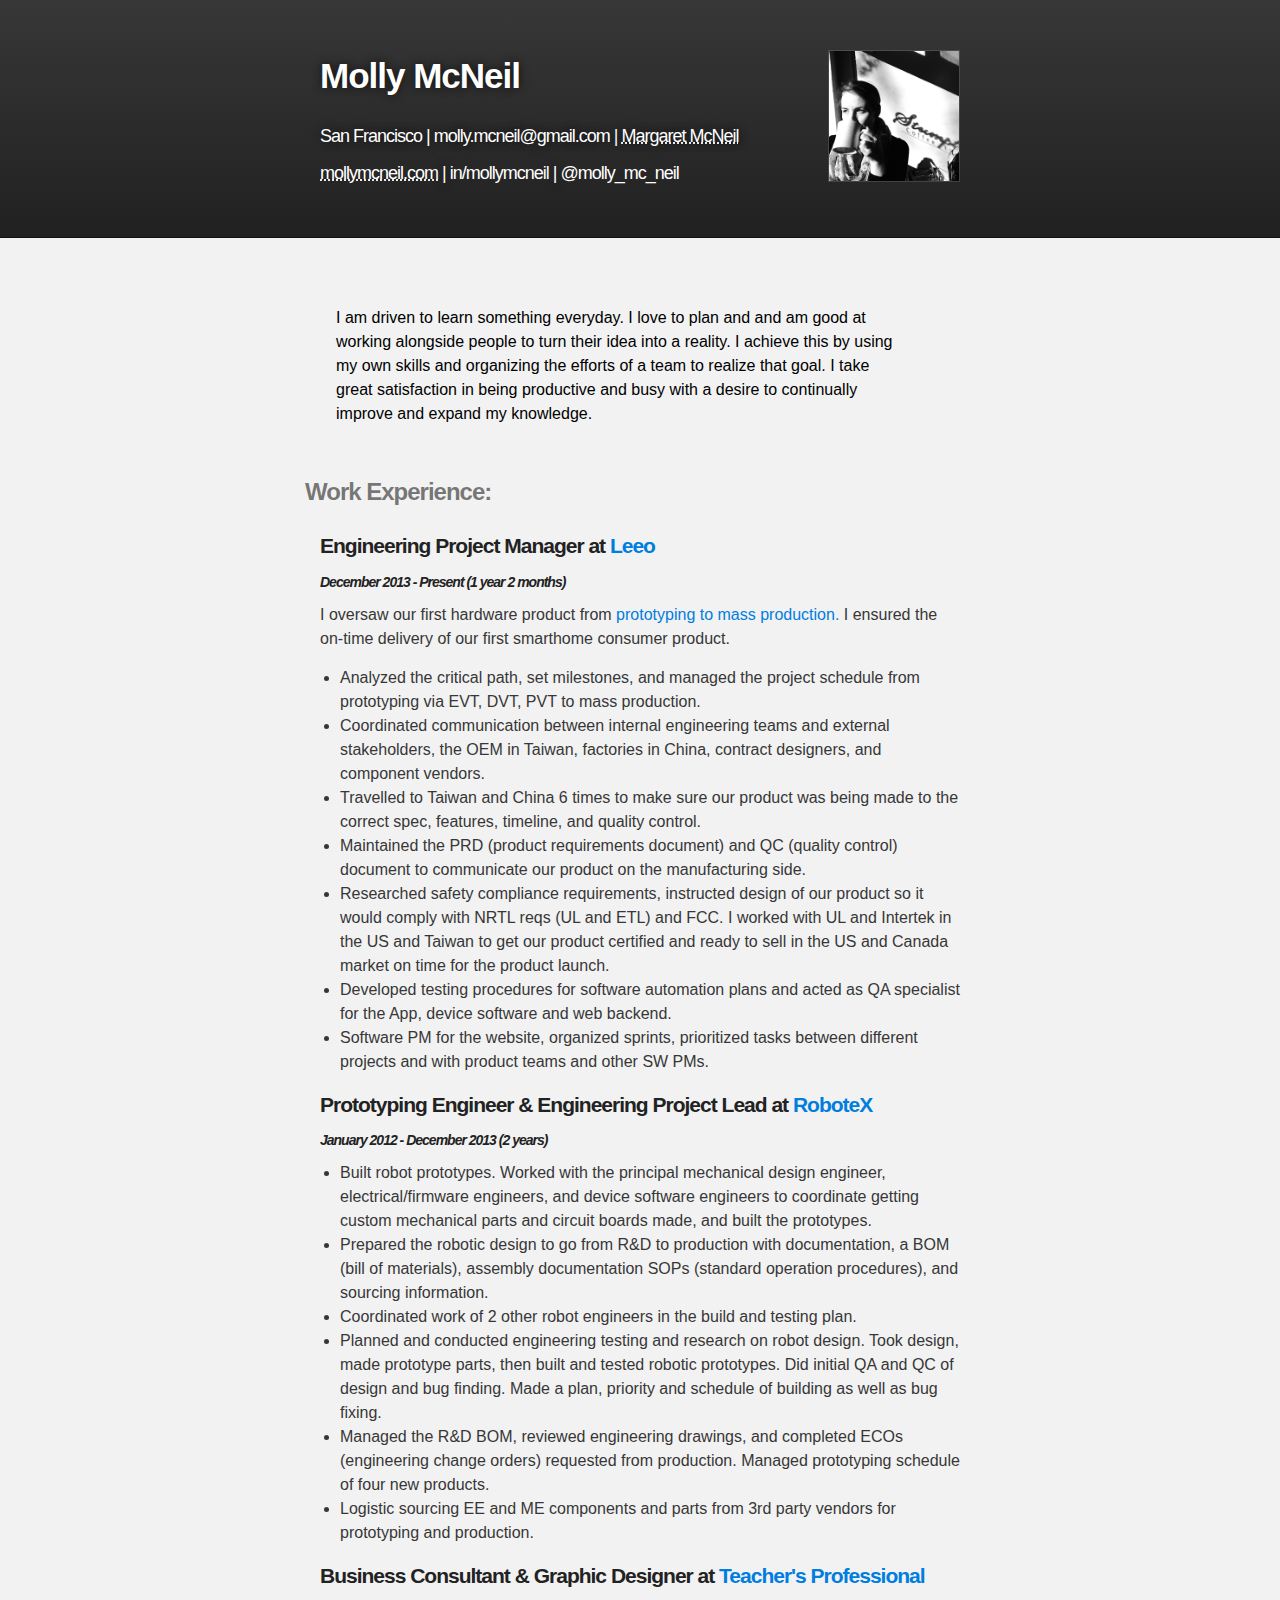
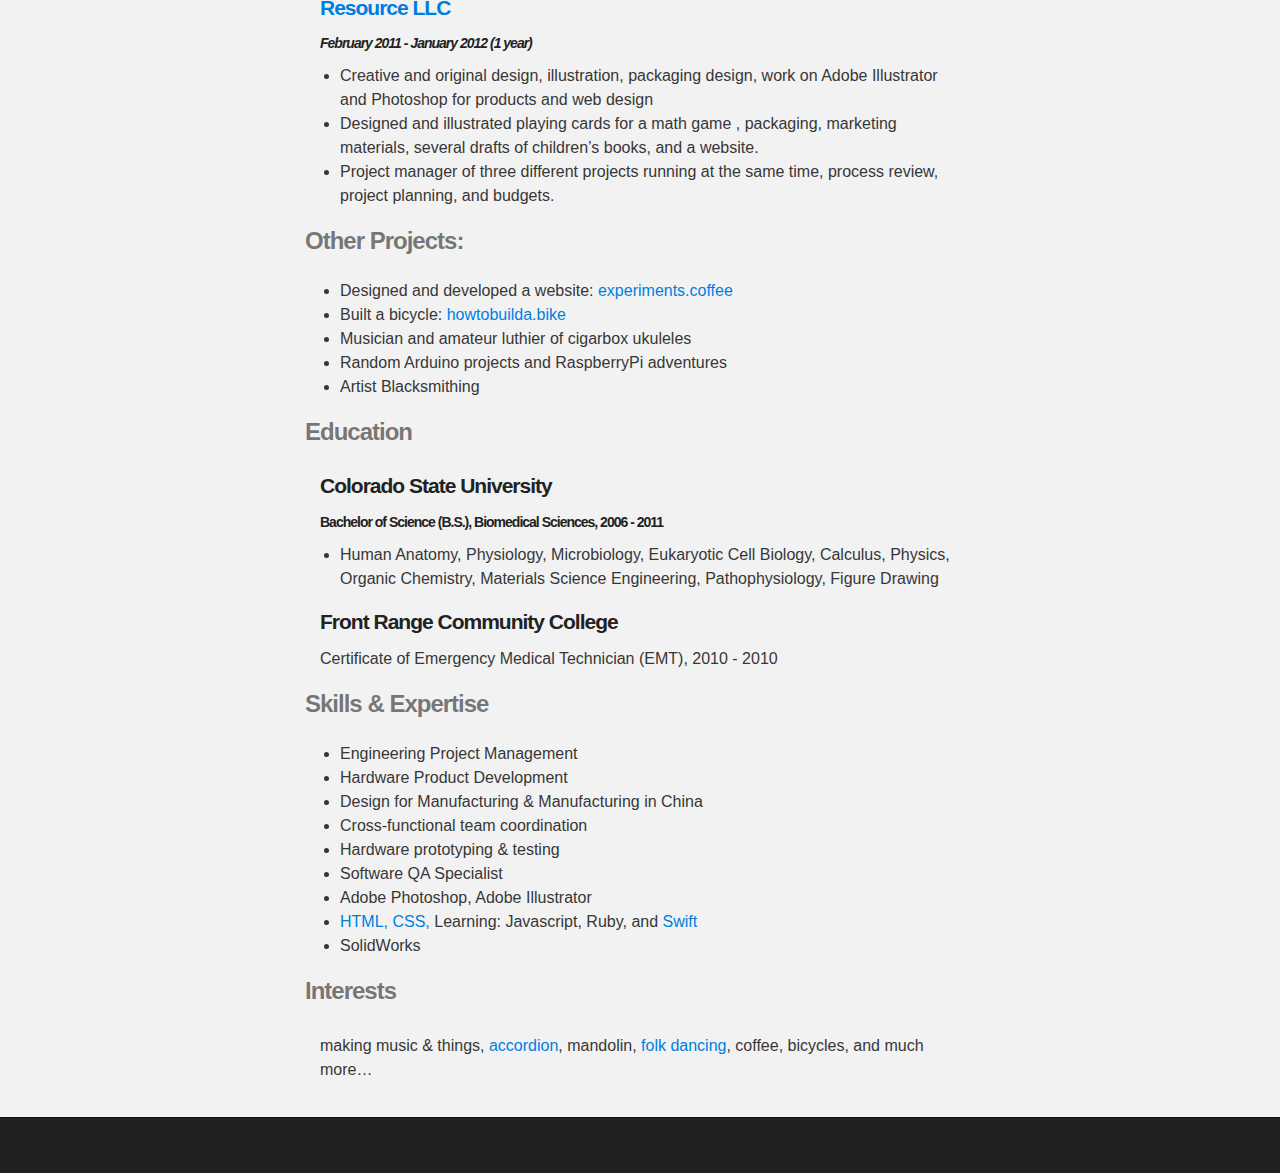
==== index.html @ 9f9ee998 "added flowchart.html" ====
<!DOCTYPE html>
<html>

  <head>
    <meta charset='utf-8'>
    <meta http-equiv="X-UA-Compatible" content="chrome=1">
    <meta name="description" content="Mollymcneil.GitHub.com : My resume">

    <link rel="icon" type="image/ico" href="images/favicon.png"/>

    <link rel="stylesheet" type="text/css" media="screen" href="stylesheets/stylesheet.css">
    <link rel="stylesheet" type="text/css" media="print" href="stylesheets/print.css">

    <title>Molly McNeil</title>
  </head>

  <body>

    <!-- HEADER -->
    <div id="header_wrap" class="outer">
        <header class="inner">
          <img src="images/mollymcneil.png" class=myface height="130">
          <h1 id="project_title">Molly McNeil</h1>
          <h2 id="project_tagline">San Francisco  |  molly.mcneil@gmail.com | <abbr title="Legal Name"> Margaret McNeil</abbr></h2>
          <h2 id="project_tagline" class="secondLine"><abbr title="current page"><a class=headerLinks href="index.html">mollymcneil.com</a></abbr>  | <a class=headerLinks href="https://www.linkedin.com/in/mollymcneil">in/mollymcneil</a> | <a class=headerLinks href="https://twitter.com/Molly_Mc_Neil">@molly_mc_neil</a></h2>

        </header>
    </div>

    <!-- MAIN CONTENT -->
<div id="main_content_wrap" class="outer">
  <section id="main_content" class="inner">


    <!-- <h3>
    <a id="molly-mcneil" class="anchor" href="#molly-mcneil" aria-hidden="true"><span class="octicon octicon-link"></span></a>Molly McNeil</h3> -->

    <div id="content">
      <p class=intro>I am driven to learn something everyday. I love to plan and and am good at working alongside people to turn their idea into a reality. I achieve this by using my own skills and organizing the efforts of a team to realize that goal. I take great satisfaction in being productive and busy with a desire to continually improve and expand my knowledge.</p>

      <h3>Work Experience:</h3>

      <h4>Engineering Project Manager at <a href="http://leeo.com">Leeo</a></h4>
      <h5><em>December 2013 - Present (1 year 2 months)</em></h5>
      <p>I oversaw our first hardware product from <a href=flowchart.html>prototyping to mass production. </a> I ensured the on-time delivery of our first smarthome consumer product.</p>
      <ul>
        <li>Analyzed the critical path, set milestones, and managed the project schedule from prototyping via EVT, DVT, PVT to mass production.
        </li>
        <li>Coordinated communication between internal engineering teams and external stakeholders, the OEM in Taiwan, factories in China, contract designers, and component vendors. 
        </li>
        <li>Travelled to Taiwan and China 6 times to make sure our product was being made to the correct spec, features, timeline, and quality control. 
        </li>
        <li> Maintained the PRD (product requirements document) and QC (quality control) document to communicate our product on the manufacturing side.
        </li>
        <li>Researched safety compliance requirements, instructed design of our product so it would comply with NRTL reqs (UL and ETL) and FCC. I worked with UL and Intertek in the US and Taiwan to get our product certified and ready to sell in the US and Canada market on time for the product launch.
        </li>
        <li>Developed testing procedures for software automation plans and acted as QA specialist for the App, device software and web backend.
        </li>
        <li>Software PM for the website, organized sprints, prioritized tasks between different projects and with product teams and other SW PMs.
        </li>
      </ul>

      <h4>Prototyping Engineer &amp; Engineering Project Lead at <a href="https://robotex.com">RoboteX</a></h4>
      <h5><em>January 2012 - December 2013 (2 years)</em></h5>

      <ul>
        <li>Built robot prototypes. Worked with the principal mechanical design engineer, electrical/firmware engineers, and device software engineers to coordinate getting custom mechanical parts and circuit boards made, and built the prototypes. 
        </li>
        <li>Prepared the robotic design to go from R&amp;D to production with documentation, a BOM (bill of materials), assembly documentation SOPs (standard operation procedures), and sourcing information. 
        </li>
        <li>Coordinated work of 2 other robot engineers in the build and testing plan.
        </li>
        <li>Planned and conducted engineering testing and research on robot design. Took design, made prototype parts, then built and tested robotic prototypes. Did initial QA and QC of design and bug finding. Made a plan, priority and schedule of building as well as bug fixing.
        </li>
        <li>Managed the R&amp;D BOM, reviewed engineering drawings, and completed ECOs (engineering change orders) requested from production. Managed prototyping schedule of four new products.
        </li>
        <li>Logistic sourcing EE and ME components and parts from 3rd party vendors for prototyping and production.
        </li>
      </ul>


      <h4>Business Consultant &amp; Graphic Designer at <a href="https://www.teachersprofessionalresource.com">Teacher's Professional Resource LLC</a></h4>
      <h5><em>February 2011 - January 2012 (1 year)</em></h5>
     
      <ul>
        <li>Creative and original design, illustration, packaging design, work on Adobe Illustrator and Photoshop for products and web design
        </li>
        <li>Designed and illustrated playing cards for a math game , packaging, marketing materials, several drafts of children’s books, and a website. 
        </li>
        <li>Project manager of three different projects running at the same time, process review, project planning, and budgets.
        </li>
      </ul>

      <h3>Other Projects:</h3>
      <ul>
        <li>Designed and developed a website: <a href="https://experiments.coffee">experiments.coffee</a></li>
        <li>Built a bicycle: <a href="https://howtobuilda.bike">howtobuilda.bike</a></li>
        <li>Musician and amateur luthier of cigarbox ukuleles</li>
        <li>Random Arduino projects and RaspberryPi adventures</li>
        <li>Artist Blacksmithing</li>
      </ul>

      <h3>Education</h3>
      <h4>Colorado State University</h4>
      <h5>Bachelor of Science (B.S.), Biomedical Sciences, 2006 - 2011</h5>

      <ul>
        <li>Human Anatomy, Physiology, Microbiology, Eukaryotic Cell Biology, Calculus, Physics, Organic Chemistry, Materials Science Engineering, Pathophysiology, Figure Drawing
        </li>
      </ul>

      <h4>Front Range Community College</h4>
      <p>Certificate of Emergency Medical Technician (EMT), 2010 - 2010</p>

      <h3>Skills &amp; Expertise</h3>
      <ul>
        <li>Engineering Project Management</li>
        <li>Hardware Product Development</li>
        <li>Design for Manufacturing &amp; Manufacturing in China</li>
        <li>Cross-functional team coordination</li>
        <li>Hardware prototyping &amp; testing</li>
        <li>Software QA Specialist</li>
        <li>Adobe Photoshop, Adobe Illustrator</li>
        <li><a href="https://github.com/mollymcneil/coffee-experiments">HTML, </a><a href="https://github.com/mollymcneil/coffee-experiments">CSS, </a>Learning: Javascript, Ruby, and <a href="https://github.com/mollymcneil/PostcardApp">Swift</a></li>
        <li>SolidWorks</li>
      </ul>

      <h3>Interests</h3>
      </p> making music &amp; things, <a href="http://youtu.be/nnHqG_bInwA?t=2m50s">accordion</a>, mandolin, <a href="https://www.youtube.com/watch?v=YEb-7X_yWuE">folk dancing</a>, coffee, bicycles, and much more…
      </p>
  </section>
</div>

    <!-- FOOTER  -->
    <div id="footer_wrap" class="outer">
      <footer class="inner">
        <p> </p>
      </footer>
    </div>

              <script type="text/javascript">
            var gaJsHost = (("https:" == document.location.protocol) ? "https://ssl." : "http://www.");
            document.write(unescape("%3Cscript src='" + gaJsHost + "google-analytics.com/ga.js' type='text/javascript'%3E%3C/script%3E"));
          </script>
          <script type="text/javascript">
            try {
              var pageTracker = _gat._getTracker("UA-58178323-3");
            pageTracker._trackPageview();
            } catch(err) {}
          </script>


  </body>
</html>
---- stylesheets/stylesheet.css ----
/*******************************************************************************
Slate Theme for GitHub Pages
by Jason Costello, @jsncostello
*******************************************************************************/

@import url(pygment_trac.css);

/*******************************************************************************
MeyerWeb Reset
*******************************************************************************/

html, body, div, span, applet, object, iframe,
h1, h2, h3, h4, h5, h6, p, blockquote, pre,
a, abbr, acronym, address, big, cite, code,
del, dfn, em, img, ins, kbd, q, s, samp,
small, strike, strong, sub, sup, tt, var,
b, u, i, center,
dl, dt, dd, ol, ul, li,
fieldset, form, label, legend,
table, caption, tbody, tfoot, thead, tr, th, td,
article, aside, canvas, details, embed,
figure, figcaption, footer, header, hgroup,
menu, nav, output, ruby, section, summary,
time, mark, audio, video {
  margin: 0;
  padding: 0;
  border: 0;
  font: inherit;
  vertical-align: baseline;
}

/* HTML5 display-role reset for older browsers */
article, aside, details, figcaption, figure,
footer, header, hgroup, menu, nav, section {
  display: block;
}

ol, ul {
  list-style: none;
}

table {
  border-collapse: collapse;
  border-spacing: 0;
}

/*******************************************************************************
Theme Styles
*******************************************************************************/

body {
  box-sizing: border-box;
  color:#373737;
  background: #212121;
  font-size: 16px;
  font-family: 'Myriad Pro', Calibri, Helvetica, Arial, sans-serif;
  line-height: 1.5;
  -webkit-font-smoothing: antialiased;
}

h1, h2, h3, h4, h5, h6 {
  margin: 10px 0;
  font-weight: 700;
  color:#222222;
  font-family: 'Lucida Grande', 'Calibri', Helvetica, Arial, sans-serif;
  letter-spacing: -1px;
}

h1 {
  font-size: 36px;
  font-weight: 700;
}

h2 {
  font-size: 28px;
  background: url('../images/bg_hr.png') repeat-x bottom;

}

h2.secondLine {
  padding-bottom: 10px;
}


h3 {
  font-size: 24px;
  color: rgba(34, 34, 34, 0.6);
  padding-bottom: 10px;
  margin-left: -15px;
}

h4 {
  font-size: 21px;
}

h5 {
  font-size: 14px;
}

h6 {
  font-size: 16px;
}

img.myface {
  float:right;
}

p {
  margin: 10px 0 15px 0;
}

p.backbutton {
  text-align: right;
  

}

p.intro {
  margin: 1.8em 3.4em 3em 1em;
  color: black;

}

footer p {
  color: #f2f2f2;
}

a {
  text-decoration: none;
  color: #007edf;
  text-shadow: none;

  transition: color 0.5s ease;
  transition: text-shadow 0.5s ease;
  -webkit-transition: color 0.5s ease;
  -webkit-transition: text-shadow 0.5s ease;
  -moz-transition: color 0.5s ease;
  -moz-transition: text-shadow 0.5s ease;
  -o-transition: color 0.5s ease;
  -o-transition: text-shadow 0.5s ease;
  -ms-transition: color 0.5s ease;
  -ms-transition: text-shadow 0.5s ease;
}

a:hover, a:focus {text-decoration: underline;}

a.headerLinks {
  color: #fff;
}

em {
  font-style: italic;
}

strong {
  font-weight: bold;
}

img {
  position: relative;
  margin: 0 auto;
  max-width: 739px;
  border: 1px solid rgba(163, 161, 161, 0.23);
}

p img {
  display: inline;
  margin: 0;
  padding: 0;
  vertical-align: middle;
  text-align: center;
  border: none;
}

pre, code {
  width: 100%;
  color: #222;
  background-color: #fff;

  font-family: Monaco, "Bitstream Vera Sans Mono", "Lucida Console", Terminal, monospace;
  font-size: 14px;

  border-radius: 2px;
  -moz-border-radius: 2px;
  -webkit-border-radius: 2px;
}

pre {
  width: 100%;
  padding: 10px;
  box-shadow: 0 0 10px rgba(0,0,0,.1);
  overflow: auto;
}

code {
  padding: 3px;
  margin: 0 3px;
  box-shadow: 0 0 10px rgba(0,0,0,.1);
}

pre code {
  display: block;
  box-shadow: none;
}

blockquote {
  color: #666;
  margin-bottom: 20px;
  padding: 0 0 0 20px;
  border-left: 3px solid #bbb;
}


ul, ol, dl {
  margin-bottom: 15px
}

ul {
  list-style-position: inside;
  list-style: disc;
  padding-left: 20px;
}

ol {
  list-style-position: inside;
  list-style: decimal;
  padding-left: 20px;
}

dl dt {
  font-weight: bold;
}

dl dd {
  padding-left: 20px;
  font-style: italic;
}

dl p {
  padding-left: 20px;
  font-style: italic;
}

hr {
  height: 1px;
  margin-bottom: 5px;
  border: none;
  background: url('../images/bg_hr.png') repeat-x center;
}

table {
  border: 1px solid #373737;
  margin-bottom: 20px;
  text-align: left;
 }

th {
  font-family: 'Lucida Grande', 'Helvetica Neue', Helvetica, Arial, sans-serif;
  padding: 10px;
  background: #373737;
  color: #fff;
 }

td {
  padding: 10px;
  border: 1px solid #373737;
 }

form {
  background: #f2f2f2;
  padding: 20px;
}

/*******************************************************************************
Full-Width Styles
*******************************************************************************/

.outer {
  width: 100%;
}

.inner {
  position: relative;
  max-width: 640px;
  padding: 20px 10px;
  margin: 0 auto;
}

.flowchartintro {
  background-color: #f2f2f2;
  padding: 15px;
  margin-bottom: 50px;
}

#forkme_banner {
  display: block;
  position: absolute;
  top:0;
  right: 10px;
  z-index: 10;
  padding: 10px 50px 10px 10px;
  color: #fff;
  background: url('../images/blacktocat.png') #0090ff no-repeat 95% 50%;
  font-weight: 700;
  box-shadow: 0 0 10px rgba(0,0,0,.5);
  border-bottom-left-radius: 2px;
  border-bottom-right-radius: 2px;
}

#header_wrap {
  background: #212121;
  background: -moz-linear-gradient(top, #373737, #212121);
  background: -webkit-linear-gradient(top, #373737, #212121);
  background: -ms-linear-gradient(top, #373737, #212121);
  background: -o-linear-gradient(top, #373737, #212121);
  background: linear-gradient(top, #373737, #212121);
}

#header_wrap .inner {
  padding: 50px 10px 30px 10px;
}

#project_title {
  margin: 0;
  color: #fff;
  font-size: 35px;
  font-weight: 700;
  text-shadow: #111 0px 0px 10px;
  padding-bottom: 10px;
}

#project_tagline {
  color: #fff;
  font-size: 18px;
  font-weight: 300;
  background: none;
  text-shadow: #111 0px 0px 10px;
}

#downloads {
  position: absolute;
  width: 210px;
  z-index: 10;
  bottom: -40px;
  right: 0;
  height: 70px;
  background: url('../images/icon_download.png') no-repeat 0% 90%;
}

.zip_download_link {
  display: block;
  float: right;
  width: 90px;
  height:70px;
  text-indent: -5000px;
  overflow: hidden;
  background: url(../images/sprite_download.png) no-repeat bottom left;
}

.tar_download_link {
  display: block;
  float: right;
  width: 90px;
  height:70px;
  text-indent: -5000px;
  overflow: hidden;
  background: url(../images/sprite_download.png) no-repeat bottom right;
  margin-left: 10px;
}

.zip_download_link:hover {
  background: url(../images/sprite_download.png) no-repeat top left;
}

.tar_download_link:hover {
  background: url(../images/sprite_download.png) no-repeat top right;
}

#main_content_wrap {
  background: #f2f2f2;
  border-top: 1px solid #111;
  border-bottom: 1px solid #111;
}

#main_content {
  padding-top: 40px;
}

#footer_wrap {
  background: #212121;
}



/*******************************************************************************
Small Device Styles
*******************************************************************************/

@media screen and (max-width: 480px) {
  body {
    font-size:14px;
  }

  #downloads {
    display: none;
  }

  .inner {
    min-width: 320px;
    max-width: 480px;
  }

  #project_title {
  font-size: 32px;
  }

  h1 {
    font-size: 28px;
  }

  h2 {
    font-size: 24px;
  }

  h3 {
    font-size: 21px;
  }

  h4 {
    font-size: 18px;
  }

  h5 {
    font-size: 13px;
  }

  h6 {
    font-size: 12px;
  }

  code, pre {
    min-width: 320px;
    max-width: 480px;
    font-size: 11px;
  }

}
---- stylesheets/print.css ----
/*******************************************************************************
Slate Theme for GitHub Pages
by Jason Costello, @jsncostello
*******************************************************************************/


/*******************************************************************************
MeyerWeb Reset
*******************************************************************************/

html, body, div, span, applet, object, iframe,
h1, h2, h3, h4, h5, h6, p, blockquote, pre,
a, abbr, acronym, address, big, cite, code,
del, dfn, em, img, ins, kbd, q, s, samp,
small, strike, strong, sub, sup, tt, var,
b, u, i, center,
dl, dt, dd, ol, ul, li,
fieldset, form, label, legend,
table, caption, tbody, tfoot, thead, tr, th, td,
article, aside, canvas, details, embed,
figure, figcaption, footer, header, hgroup,
menu, nav, output, ruby, section, summary,
time, mark, audio, video {
  margin: 0;
  padding: 0;
  border: 0;
  font: inherit;
  vertical-align: baseline;
}

/* HTML5 display-role reset for older browsers */
article, aside, details, figcaption, figure,
footer, header, hgroup, menu, nav, section {
  display: block;
}

ol, ul {
  list-style: none;
}

table {
  border-collapse: collapse;
  border-spacing: 0;
}

/*******************************************************************************
Theme Styles
*******************************************************************************/

body {
  box-sizing: border-box;
  color: black;
  font-size: 16px;
  font-family: 'Myriad Pro', Calibri, Helvetica, Arial, sans-serif;
  line-height: 1.5;
  -webkit-font-smoothing: antialiased;
}

h1, h2, h3, h4, h5, h6 {
  margin: 10px 0;
  font-weight: 700;
  color:#222222;
  font-family: 'Lucida Grande', 'Calibri', Helvetica, Arial, sans-serif;
  letter-spacing: -1px;
}

h1 {
  font-size: 36px;
  font-weight: 700;
}

h2 {
  padding-bottom: 0px;
  font-size: 17px;
  margin: 0px 0px;
}

h3 {
  font-size: 18px;
  color: rgba(34, 34, 34, 1);
  padding-bottom: 10px;
  margin-left: -15px;
  text-decoration: underline;
}

h4 {
  font-size: 15px;
}

h5 {
  font-size: 14px;
}

h6 {
  font-size: 16px;
}

p {
  margin: 10px 0 15px 0;
}

p.intro {
  color: black;
  margin: 0px 0px;

}

footer p {
  color: black;
}

a {
  text-decoration: underline;
  text-shadow: none;
  color: black;
}

a:hover, a:focus {text-decoration: underline;}

footer a {
  color: black;
  text-decoration: underline;
}

em {
  font-style: italic;
}

strong {
  font-weight: bold;
}

img {
  position: relative;
  margin: 0 auto;
  max-width: 739px;
  padding: 5px;
  margin: 10px 0 10px 0;

  box-shadow: 0 0 5px #ebebeb;
  -webkit-box-shadow: 0 0 5px #ebebeb;
  -moz-box-shadow: 0 0 5px #ebebeb;
  -o-box-shadow: 0 0 5px #ebebeb;
  -ms-box-shadow: 0 0 5px #ebebeb;
}

img.myface {
  display:none;
}

p img {
  display: inline;
  margin: 0;
  padding: 0;
  vertical-align: middle;
  text-align: center;
  border: none;
}

pre, code {
  width: 100%;
  color: black;
  background-color: #fff;

  font-family: Monaco, "Bitstream Vera Sans Mono", "Lucida Console", Terminal, monospace;
  font-size: 14px;

  border-radius: 2px;
  -moz-border-radius: 2px;
  -webkit-border-radius: 2px;
}

pre {
  width: 100%;
  padding: 10px;
  box-shadow: 0 0 10px rgba(0,0,0,.1);
  overflow: auto;
}

code {
  padding: 3px;
  margin: 0 3px;
  box-shadow: 0 0 10px rgba(0,0,0,.1);
}

pre code {
  display: block;
  box-shadow: none;
}

blockquote {
  color: #666;
  margin-bottom: 20px;
  padding: 0 0 0 20px;
  border-left: 3px solid #bbb;
}


ul, ol, dl {
  margin-bottom: 15px
}

ul {
  list-style-position: inside;
  list-style: disc;
  padding-left: 20px;
}

ol {
  list-style-position: inside;
  list-style: decimal;
  padding-left: 20px;
}

dl dt {
  font-weight: bold;
}

dl dd {
  padding-left: 20px;
  font-style: italic;
}

dl p {
  padding-left: 20px;
  font-style: italic;
}

hr {
  height: 1px;
  margin-bottom: 5px;
  border: none;
}

table {
  border: 1px solid #373737;
  margin-bottom: 20px;
  text-align: left;
 }

th {
  font-family: 'Lucida Grande', 'Helvetica Neue', Helvetica, Arial, sans-serif;
  padding: 10px;
  color: #fff;
 }

td {
  padding: 10px;
  border: 1px solid #373737;
 }

form {
  padding: 20px;
}

a#forkme_banner {
	display: none;
}

/*******************************************************************************
Full-Width Styles
*******************************************************************************/

.outer {
  width: 100%;
}

.inner {
  position: relative;
  max-width: 640px;
  padding: 20px 10px;
  margin: 0 auto;
}


#header_wrap .inner {
  padding: 0px 10px 0px 10px;
}

#project_title {
  margin: 0;
  font-size: 35px;
  font-weight: 700;
}

#project_tagline {
  font-size: 13px;
  font-weight: 300;
  background: none;
}

#downloads {
  position: absolute;
  width: 210px;
  z-index: 10;
  bottom: -40px;
  right: 0;
  height: 70px;
}

.zip_download_link {
  display: block;
  float: right;
  width: 90px;
  height:70px;
  text-indent: -5000px;
  overflow: hidden;
}

.tar_download_link {
  display: block;
  float: right;
  width: 90px;
  height:70px;
  text-indent: -5000px;
  overflow: hidden;
  margin-left: 10px;
}



#main_content {
  padding-top: 40px;
}

footer.inner{
	display:none;

}



/*******************************************************************************
Small Device Styles
*******************************************************************************/

@media screen and (max-width: 480px) {
  body {
    font-size:14px;
  }

  #downloads {
    display: none;
  }

  .inner {
    min-width: 320px;
    max-width: 480px;
  }

  #project_title {
  font-size: 32px;
  }

  h1 {
    font-size: 28px;
  }

  h2 {
    font-size: 24px;
  }

  h3 {
    font-size: 21px;
  }

  h4 {
    font-size: 18px;
  }

  h5 {
    font-size: 13px;
  }

  h6 {
    font-size: 12px;
  }

  code, pre {
    min-width: 320px;
    max-width: 480px;
    font-size: 11px;
  }

}
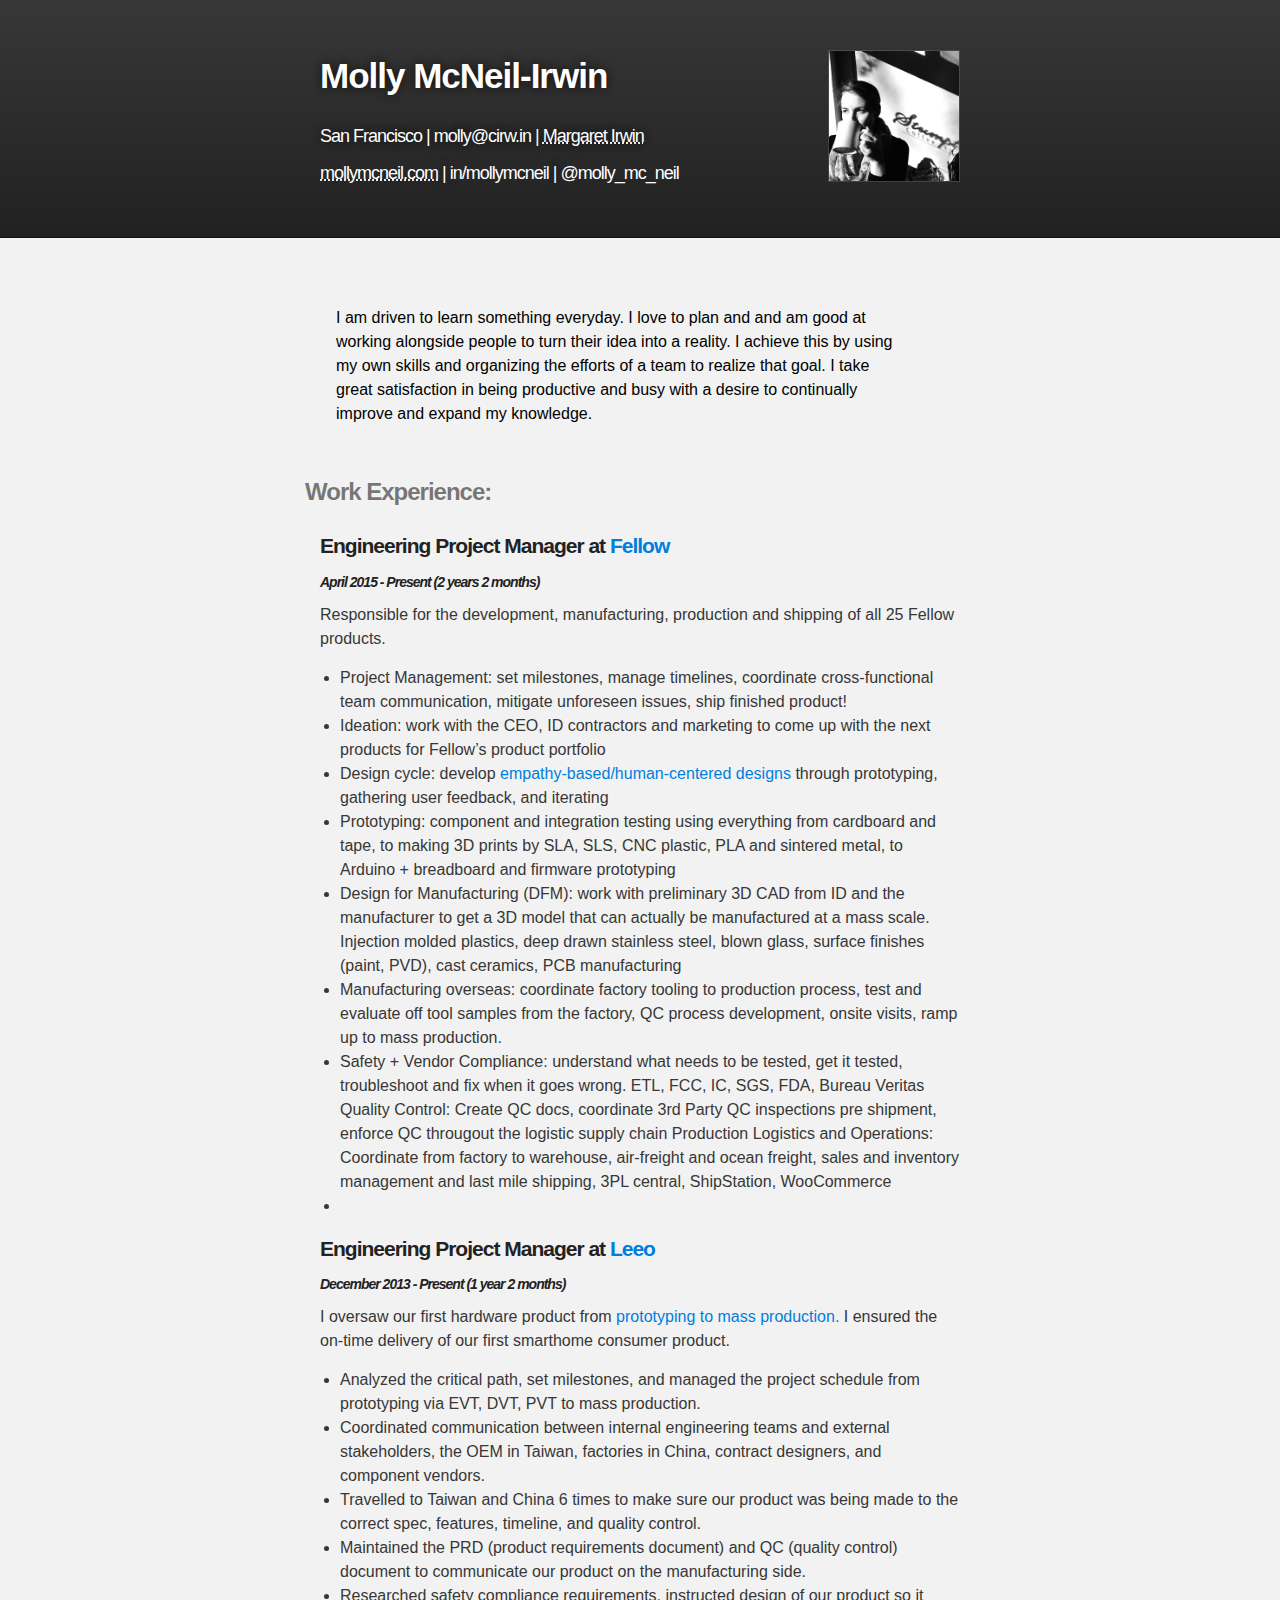
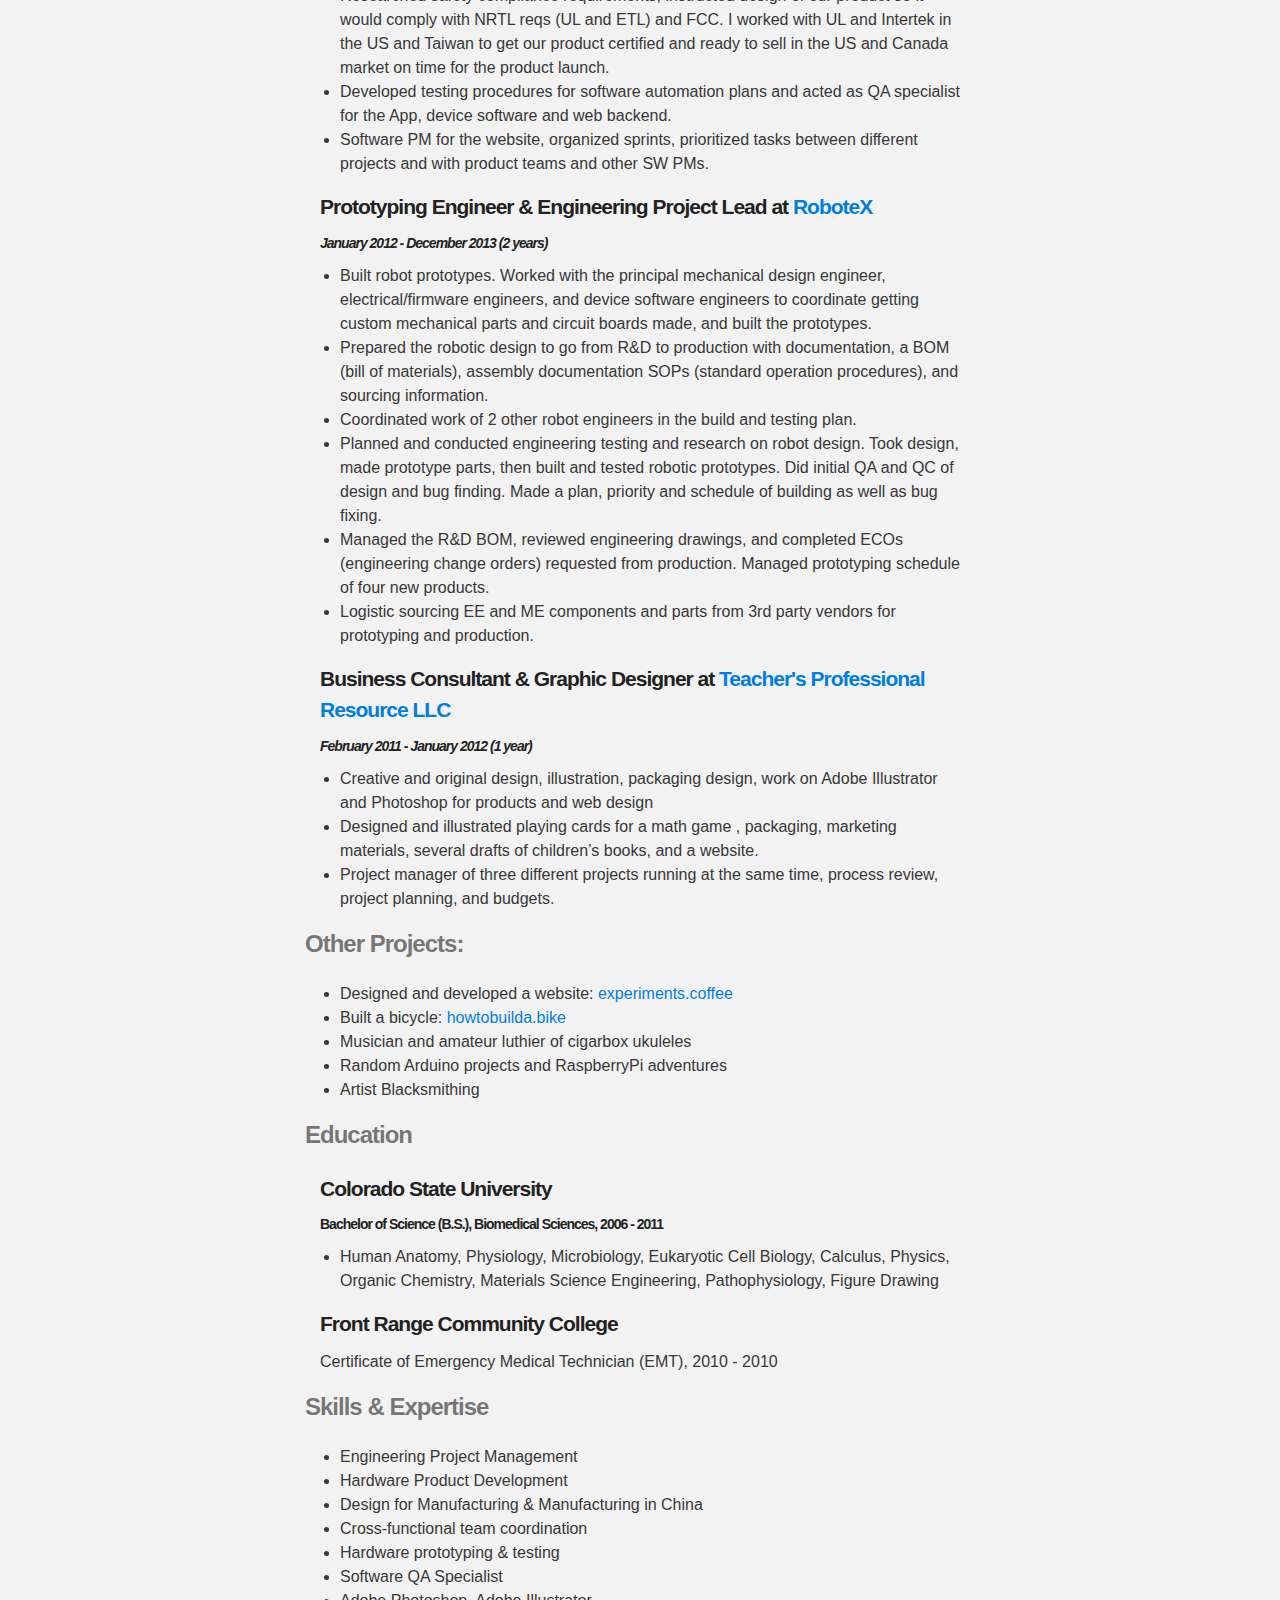
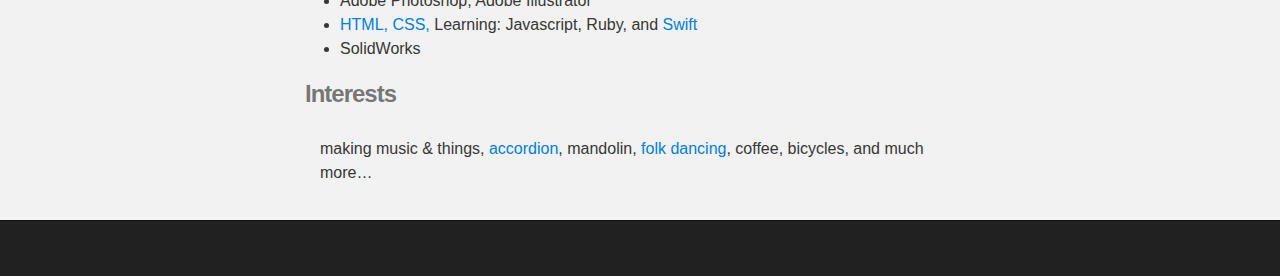
==== commit 6bf0c25a: "Update index.html" ====
--- a/index.html
+++ b/index.html
@@ -20,8 +20,8 @@
     <div id="header_wrap" class="outer">
         <header class="inner">
           <img src="images/mollymcneil.png" class=myface height="130">
-          <h1 id="project_title">Molly McNeil</h1>
-          <h2 id="project_tagline">San Francisco  |  molly.mcneil@gmail.com | <abbr title="Legal Name"> Margaret McNeil</abbr></h2>
+          <h1 id="project_title">Molly McNeil-Irwin</h1>
+          <h2 id="project_tagline">San Francisco  |  molly@cirw.in | <abbr title="Legal Name"> Margaret Irwin</abbr></h2>
           <h2 id="project_tagline" class="secondLine"><abbr title="current page"><a class=headerLinks href="index.html">mollymcneil.com</a></abbr>  | <a class=headerLinks href="https://www.linkedin.com/in/mollymcneil">in/mollymcneil</a> | <a class=headerLinks href="https://twitter.com/Molly_Mc_Neil">@molly_mc_neil</a></h2>
 
         </header>
@@ -40,9 +40,31 @@
 
       <h3>Work Experience:</h3>
 
+      <h4>Engineering Project Manager at <a href="http://fellowproducts.com">Fellow</a></h4>
+      <h5><em>April 2015 - Present (2 years 2 months)</em></h5>
+      <p>Responsible for the development, manufacturing, production and shipping of all 25 Fellow products.</p>
+      <ul>
+        <li>Project Management: set milestones, manage timelines, coordinate cross-functional team communication, mitigate unforeseen issues, ship finished product!
+        </li>
+        <li>Ideation: work with the CEO, ID contractors and marketing to come up with the next products for Fellow’s product portfolio
+        </li>
+        <li>Design cycle: develop <a href="https://drive.google.com/open?id=1QSPVSnBpPV__4Cvi6eKilN_09BjWaYeQZ3EEHMSz-GM">empathy-based/human-centered designs</a> through prototyping, gathering user feedback, and iterating 
+        </li>
+        <li> Prototyping: component and integration testing using everything from cardboard and tape, to making 3D prints by SLA, SLS, CNC plastic, PLA  and sintered metal, to Arduino + breadboard and firmware prototyping
+        </li>
+        <li>Design for Manufacturing (DFM): work with preliminary 3D CAD from ID and the manufacturer to get a 3D model that can actually be manufactured at a mass scale. Injection molded plastics, deep drawn stainless steel, blown glass, surface finishes (paint, PVD), cast ceramics, PCB manufacturing
+        </li>
+        <li>Manufacturing overseas: coordinate factory tooling to production process, test and evaluate off tool samples from the factory, QC process development, onsite visits, ramp up to mass production.
+        </li>
+        <li>Safety + Vendor Compliance: understand what needs to be tested, get it tested, troubleshoot and fix when it goes wrong. ETL, FCC, IC, SGS, FDA, Bureau Veritas
+        </li>Quality Control: Create QC docs, coordinate 3rd Party QC inspections pre shipment, enforce QC througout the logistic supply chain
+       </li>Production Logistics and Operations: Coordinate from factory to warehouse, air-freight and ocean freight, sales and inventory management and last mile shipping, 3PL central, ShipStation, WooCommerce
+        <li>
+      </ul>
+      
       <h4>Engineering Project Manager at <a href="http://leeo.com">Leeo</a></h4>
       <h5><em>December 2013 - Present (1 year 2 months)</em></h5>
-      <p>I oversaw our first hardware product from <a href=flowchart.html>prototyping to mass production. </a> I ensured the on-time delivery of our first smarthome consumer product.</p>
+      <p>I oversaw our first hardware product from <a href=flowchart>prototyping to mass production. </a> I ensured the on-time delivery of our first smarthome consumer product.</p>
       <ul>
         <li>Analyzed the critical path, set milestones, and managed the project schedule from prototyping via EVT, DVT, PVT to mass production.
         </li>
@@ -138,16 +160,16 @@
       </footer>
     </div>
 
-              <script type="text/javascript">
-            var gaJsHost = (("https:" == document.location.protocol) ? "https://ssl." : "http://www.");
-            document.write(unescape("%3Cscript src='" + gaJsHost + "google-analytics.com/ga.js' type='text/javascript'%3E%3C/script%3E"));
-          </script>
-          <script type="text/javascript">
-            try {
-              var pageTracker = _gat._getTracker("UA-58178323-3");
-            pageTracker._trackPageview();
-            } catch(err) {}
-          </script>
+    <script type="text/javascript">
+      var gaJsHost = (("https:" == document.location.protocol) ? "https://ssl." : "http://www.");
+      document.write(unescape("%3Cscript src='" + gaJsHost + "google-analytics.com/ga.js' type='text/javascript'%3E%3C/script%3E"));
+    </script>
+    <script type="text/javascript">
+      try {
+        var pageTracker = _gat._getTracker("UA-58178323-3");
+      pageTracker._trackPageview();
+      } catch(err) {}
+     </script>
 
 
   </body>
--- a/stylesheets/stylesheet.css
+++ b/stylesheets/stylesheet.css
@@ -121,6 +121,11 @@
 
 }
 
+p.subtitle {
+  margin-left: 1.1em;
+  font-size: 1.1em;
+}
+
 footer p {
   color: #f2f2f2;
 }
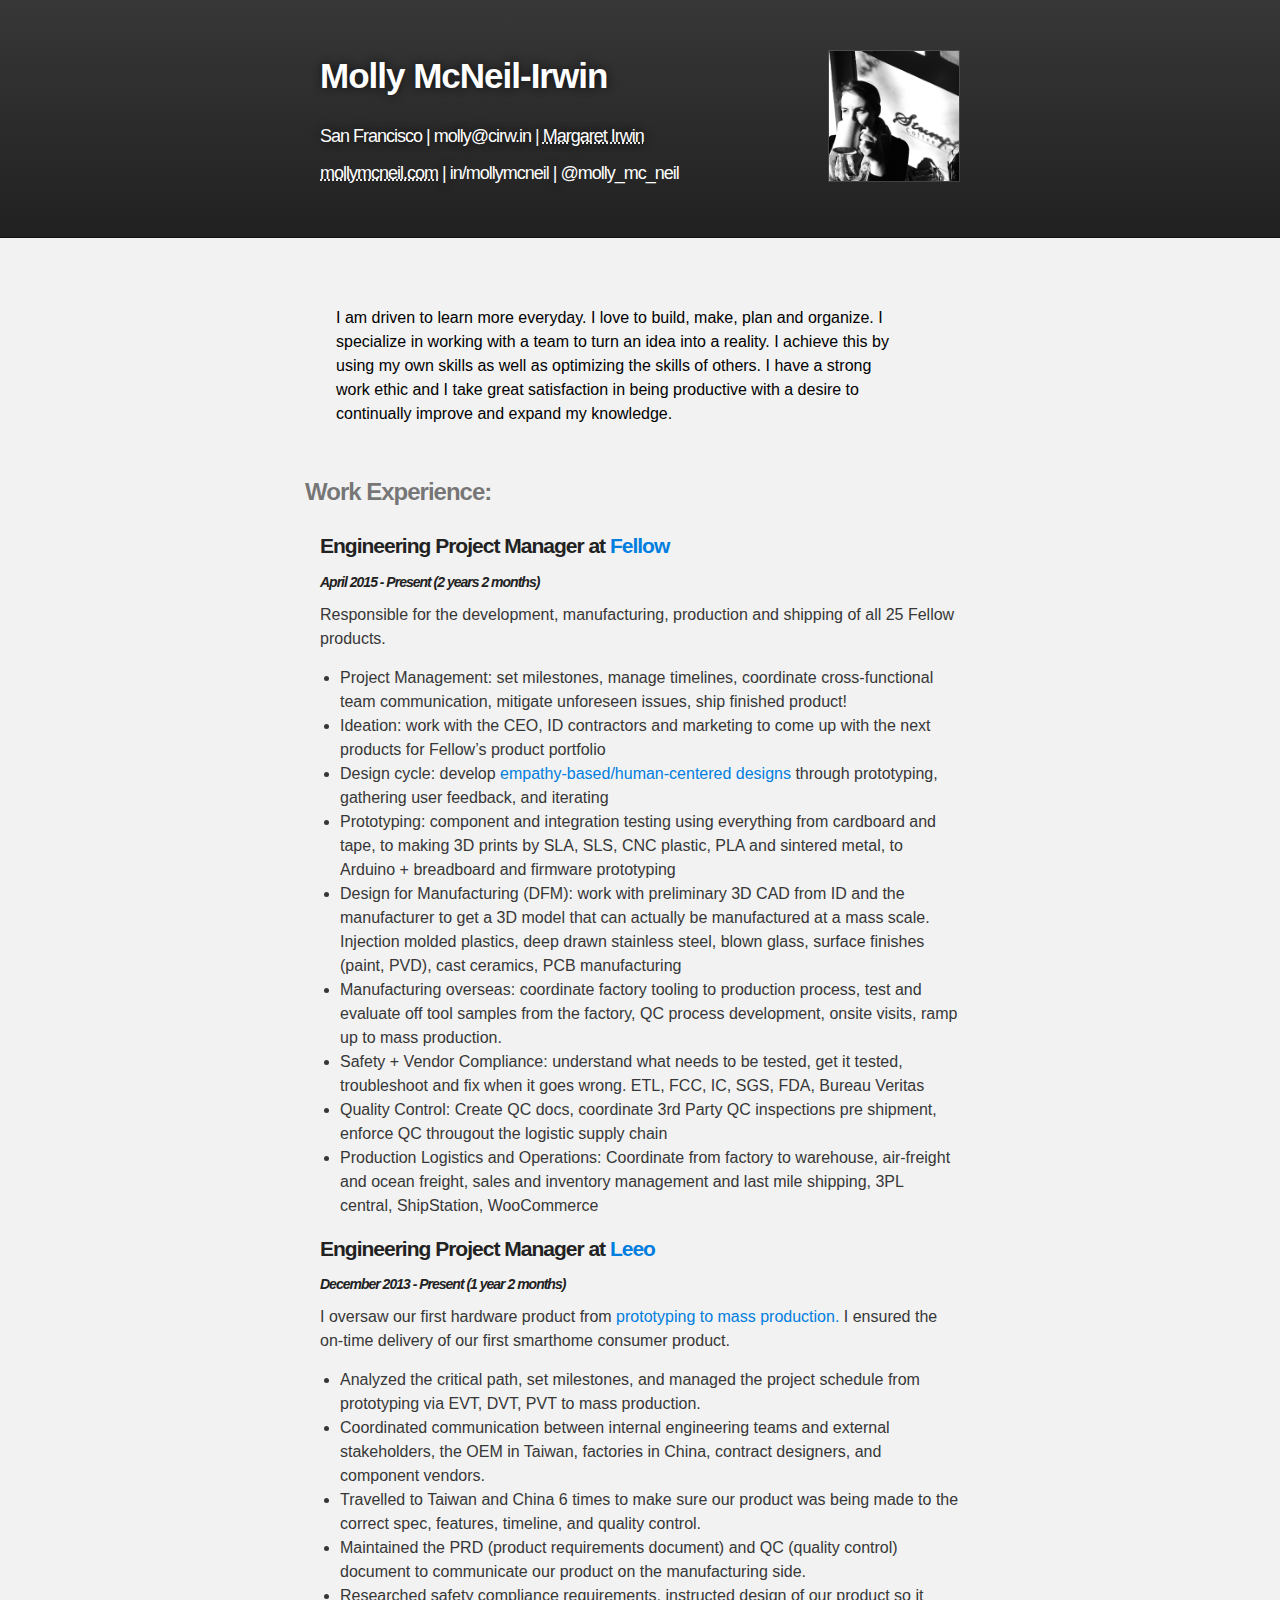
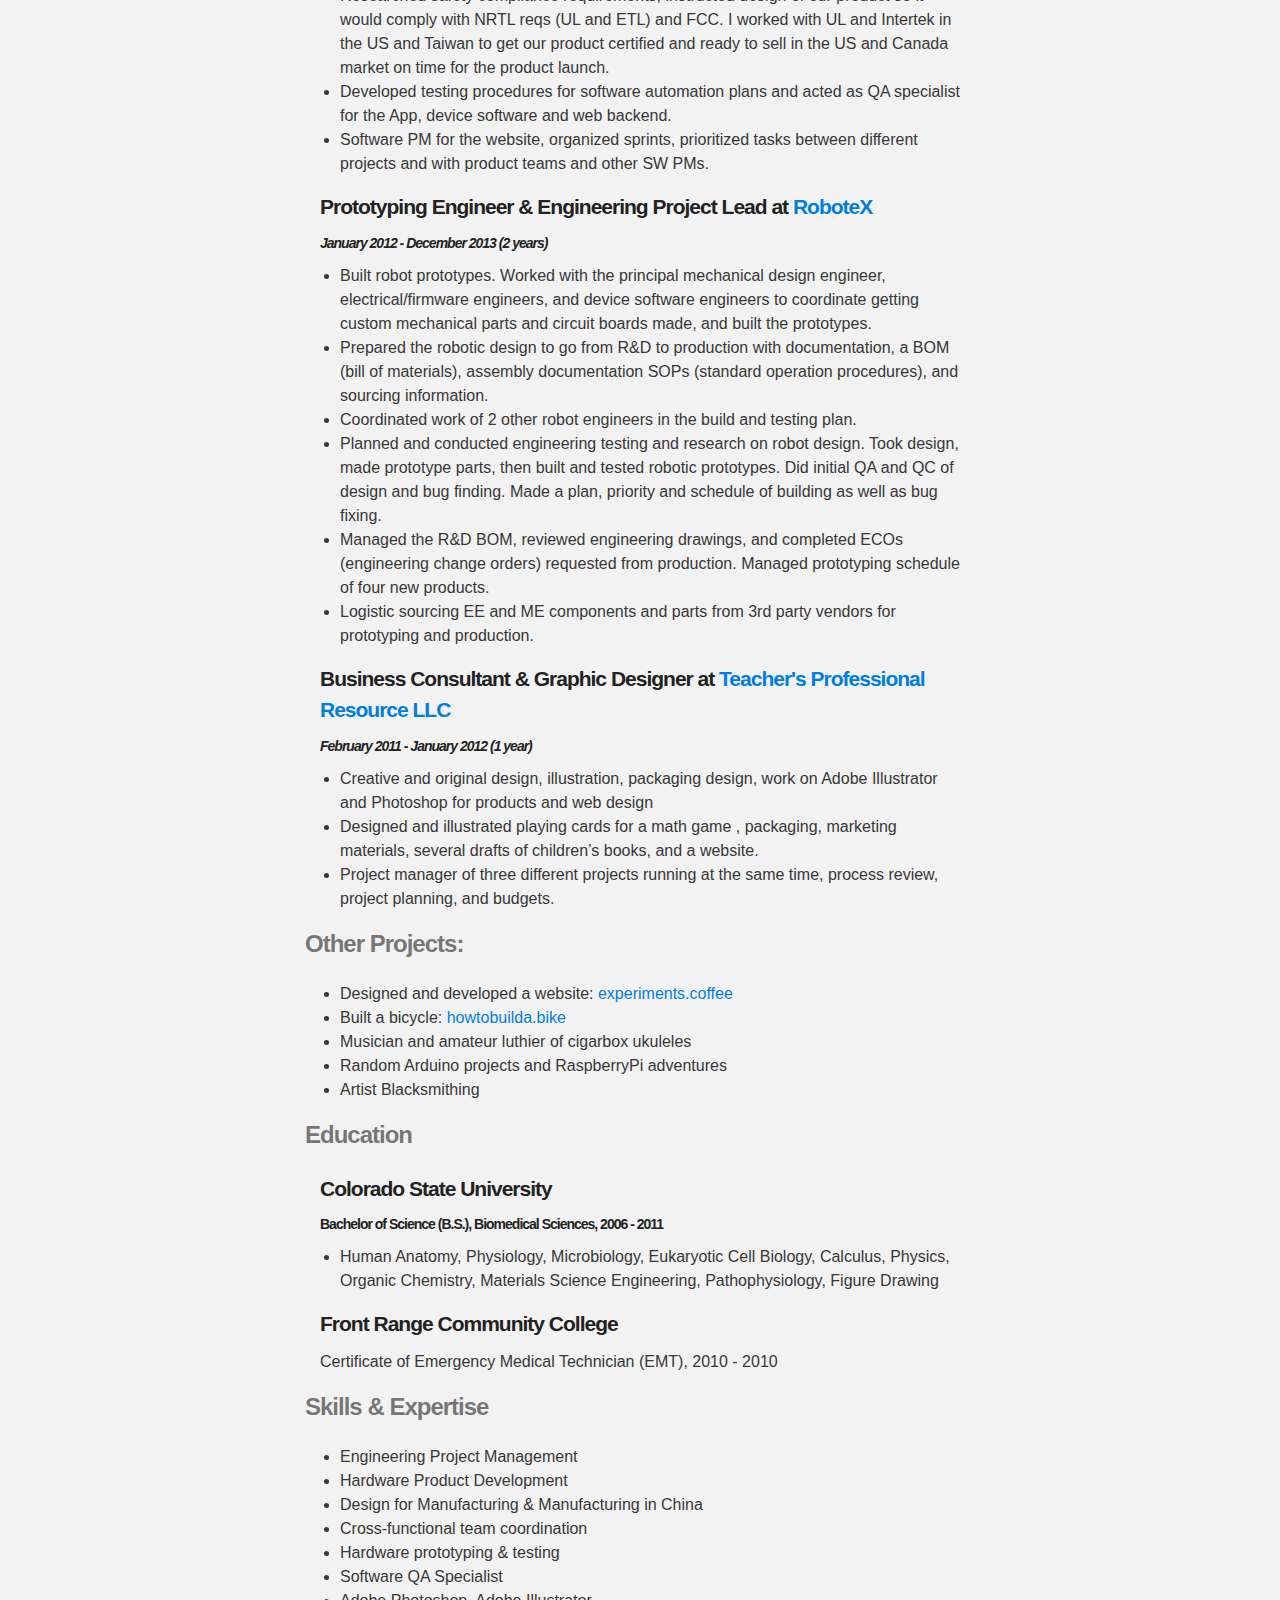
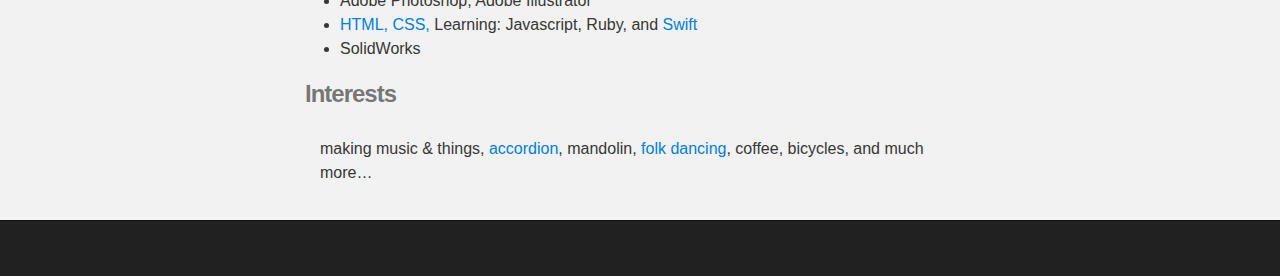
==== commit ba533940: "Update index.html" ====
--- a/index.html
+++ b/index.html
@@ -36,7 +36,11 @@
     <a id="molly-mcneil" class="anchor" href="#molly-mcneil" aria-hidden="true"><span class="octicon octicon-link"></span></a>Molly McNeil</h3> -->
 
     <div id="content">
-      <p class=intro>I am driven to learn something everyday. I love to plan and and am good at working alongside people to turn their idea into a reality. I achieve this by using my own skills and organizing the efforts of a team to realize that goal. I take great satisfaction in being productive and busy with a desire to continually improve and expand my knowledge.</p>
+      <p class=intro>I am driven to learn more everyday. 
+I love to build, make, plan and organize. I specialize in working with a team to turn an idea into a reality. I achieve this by using my own skills as well as optimizing the skills of others. 
+
+I have a strong work ethic and I take great satisfaction in being productive with a desire to continually improve and expand my 
+knowledge.</p>
 
       <h3>Work Experience:</h3>
 
@@ -57,9 +61,11 @@
         <li>Manufacturing overseas: coordinate factory tooling to production process, test and evaluate off tool samples from the factory, QC process development, onsite visits, ramp up to mass production.
         </li>
         <li>Safety + Vendor Compliance: understand what needs to be tested, get it tested, troubleshoot and fix when it goes wrong. ETL, FCC, IC, SGS, FDA, Bureau Veritas
-        </li>Quality Control: Create QC docs, coordinate 3rd Party QC inspections pre shipment, enforce QC througout the logistic supply chain
-       </li>Production Logistics and Operations: Coordinate from factory to warehouse, air-freight and ocean freight, sales and inventory management and last mile shipping, 3PL central, ShipStation, WooCommerce
-        <li>
+        </li>
+        <li>Quality Control: Create QC docs, coordinate 3rd Party QC inspections pre shipment, enforce QC througout the logistic supply chain
+        </li>
+        <li>Production Logistics and Operations: Coordinate from factory to warehouse, air-freight and ocean freight, sales and inventory management and last mile shipping, 3PL central, ShipStation, WooCommerce
+        </li>
       </ul>
       
       <h4>Engineering Project Manager at <a href="http://leeo.com">Leeo</a></h4>
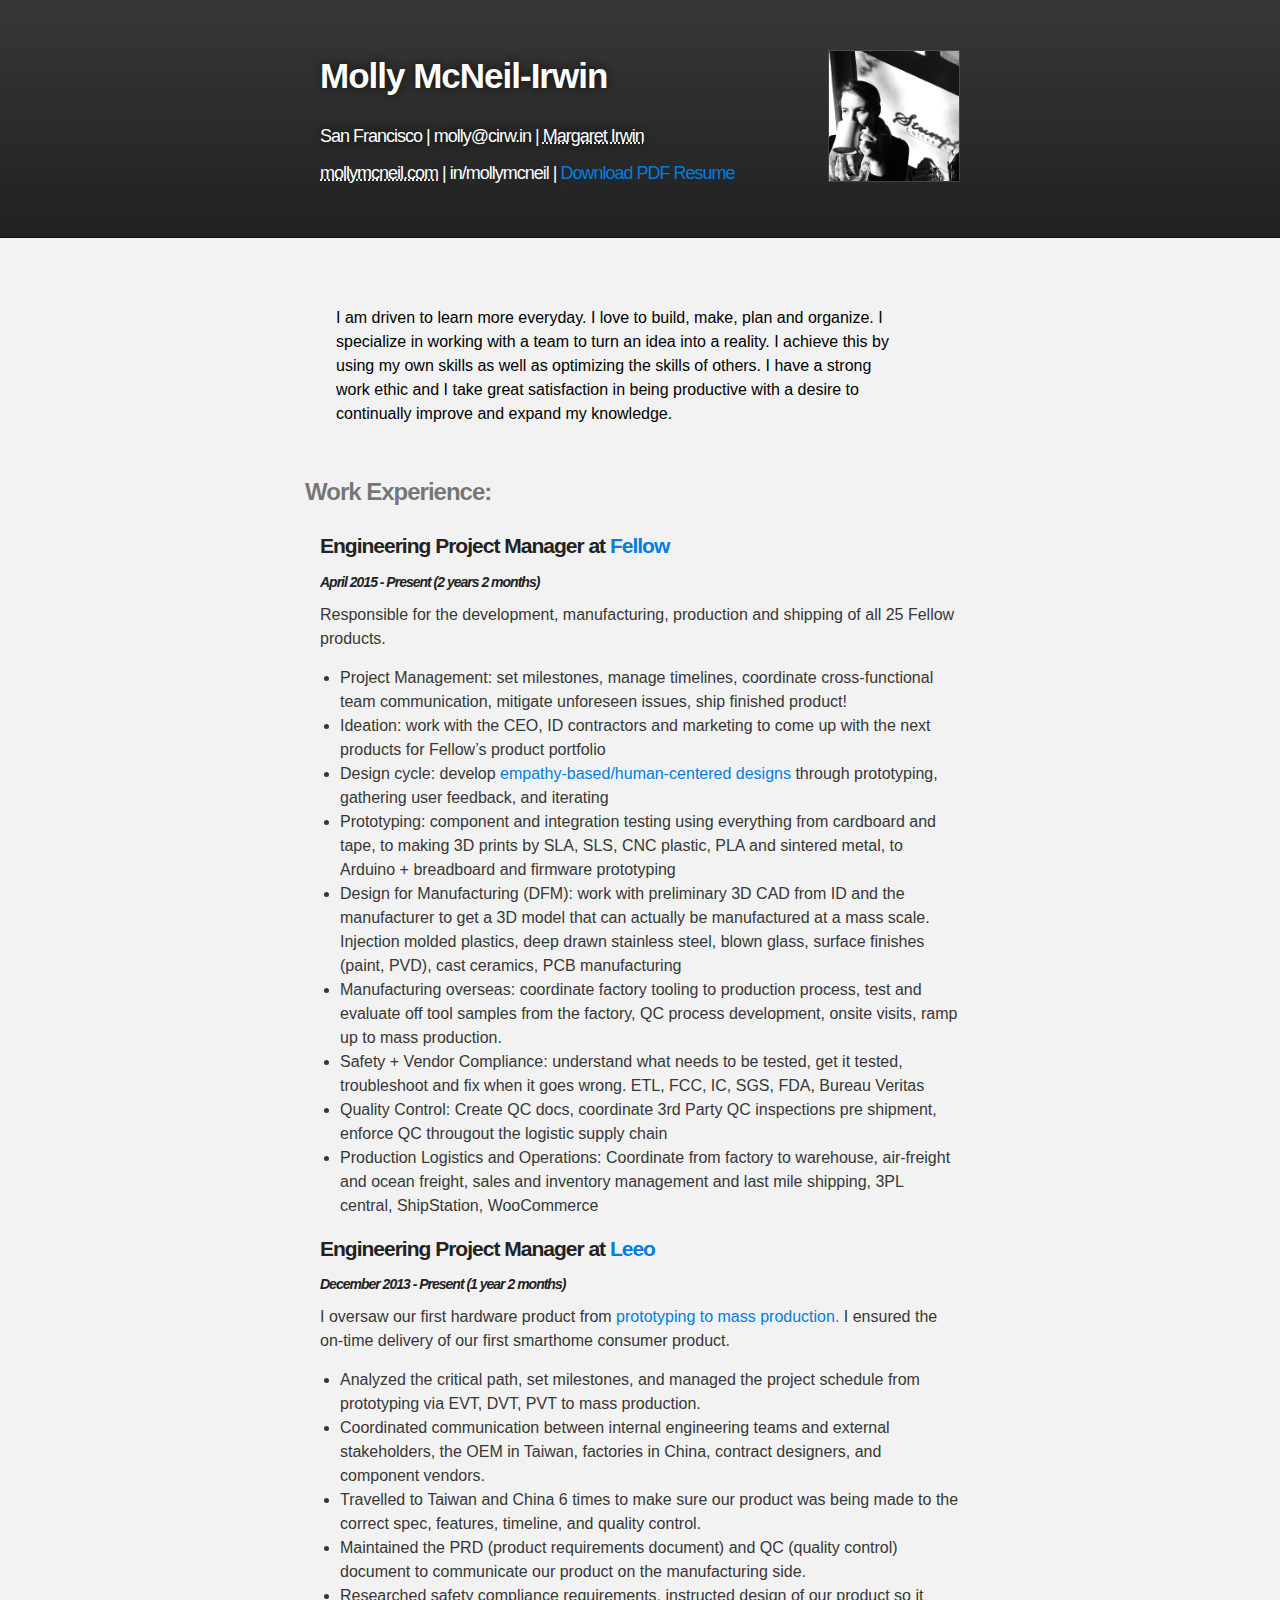
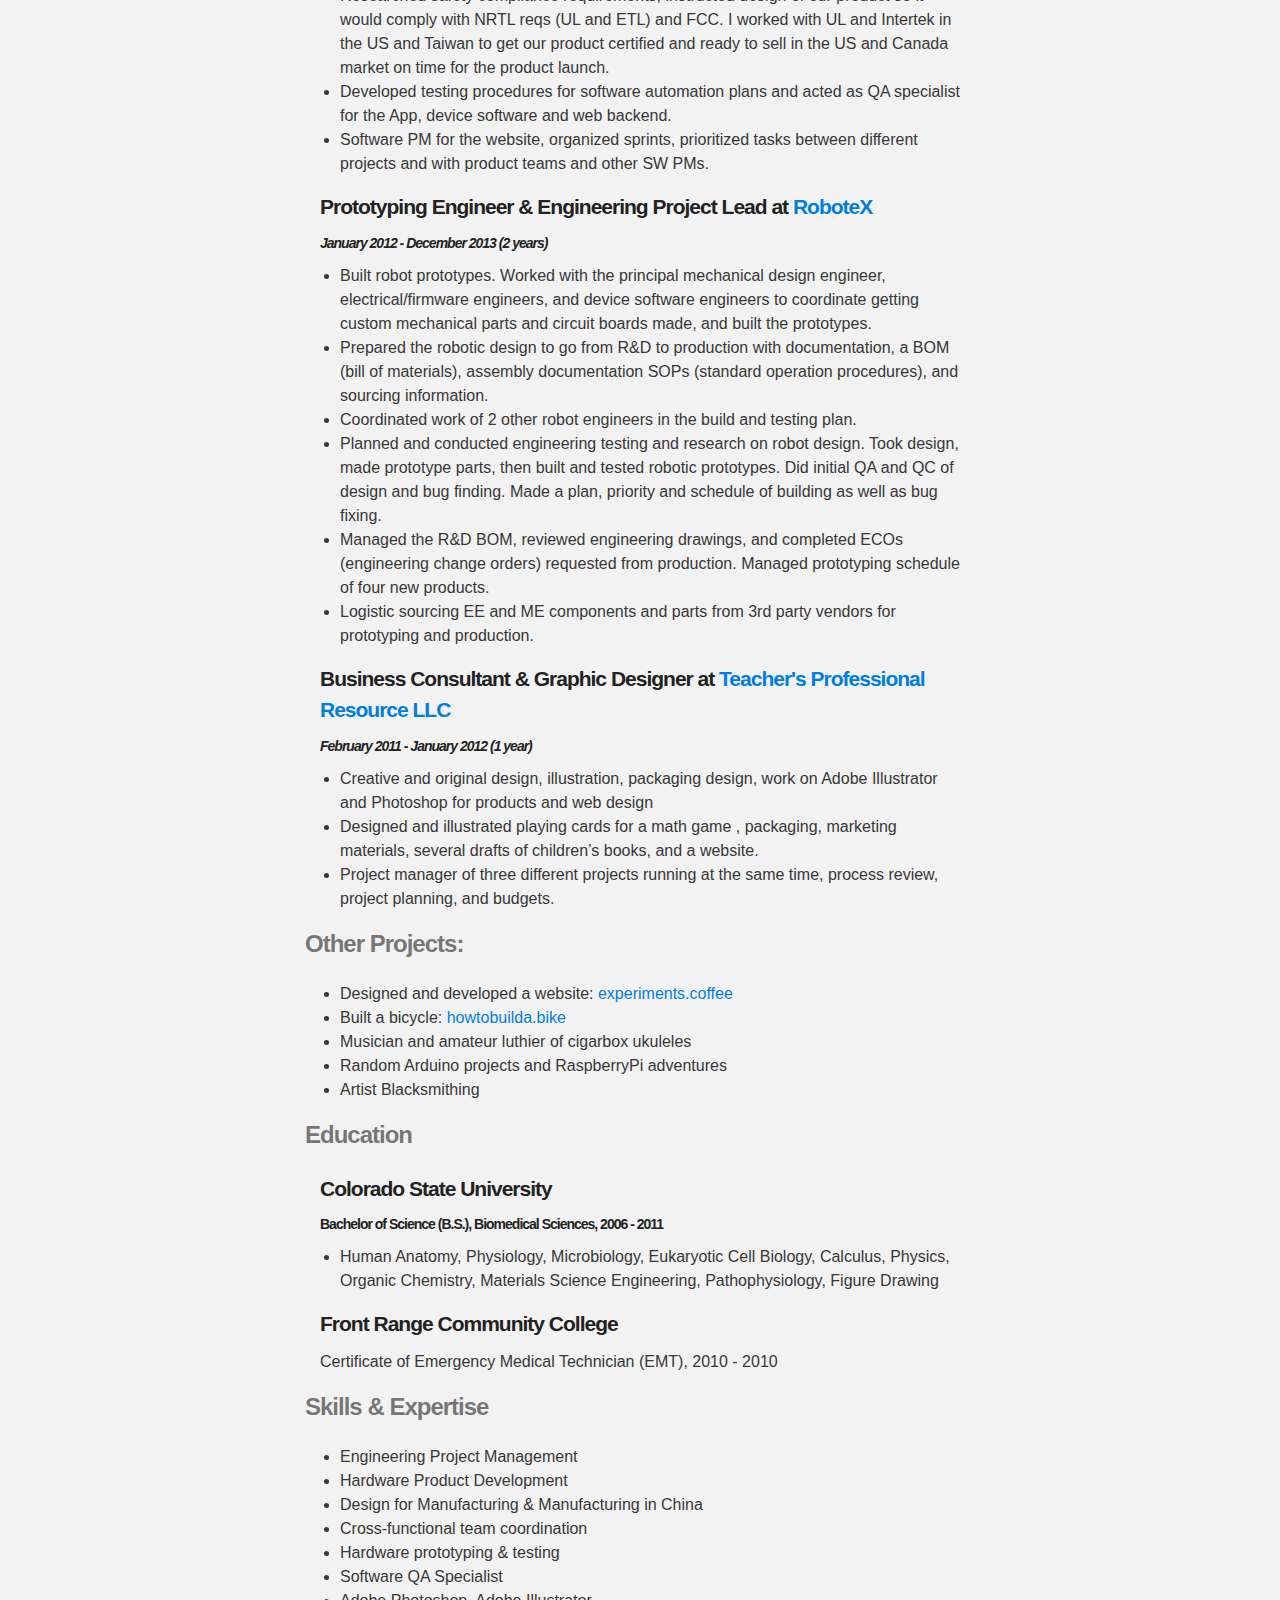
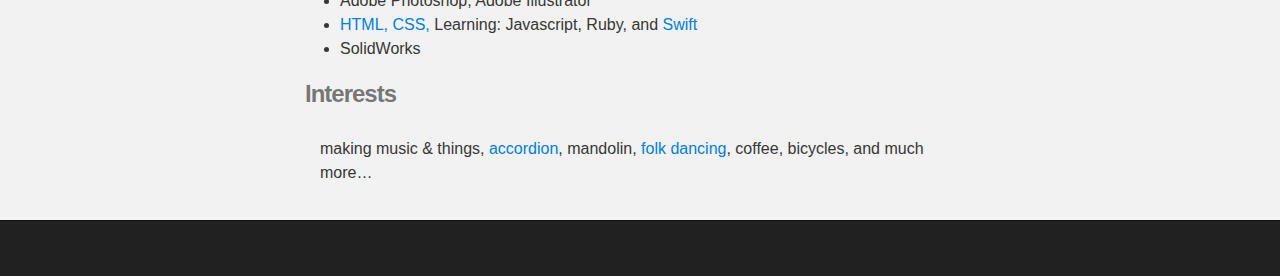
==== commit 6a8725cb: "Update index.html" ====
--- a/index.html
+++ b/index.html
@@ -22,7 +22,7 @@
           <img src="images/mollymcneil.png" class=myface height="130">
           <h1 id="project_title">Molly McNeil-Irwin</h1>
           <h2 id="project_tagline">San Francisco  |  molly@cirw.in | <abbr title="Legal Name"> Margaret Irwin</abbr></h2>
-          <h2 id="project_tagline" class="secondLine"><abbr title="current page"><a class=headerLinks href="index.html">mollymcneil.com</a></abbr>  | <a class=headerLinks href="https://www.linkedin.com/in/mollymcneil">in/mollymcneil</a> | <a class=headerLinks href="https://twitter.com/Molly_Mc_Neil">@molly_mc_neil</a></h2>
+          <h2 id="project_tagline" class="secondLine"><abbr title="current page"><a class=headerLinks href="index.html">mollymcneil.com</a></abbr>  | <a class=headerLinks href="https://www.linkedin.com/in/mollymcneil">in/mollymcneil</a> | <a href="/images/Resume_CV_Molly-Irwin.pdf" download>Download PDF Resume </a></h2>
 
         </header>
     </div>
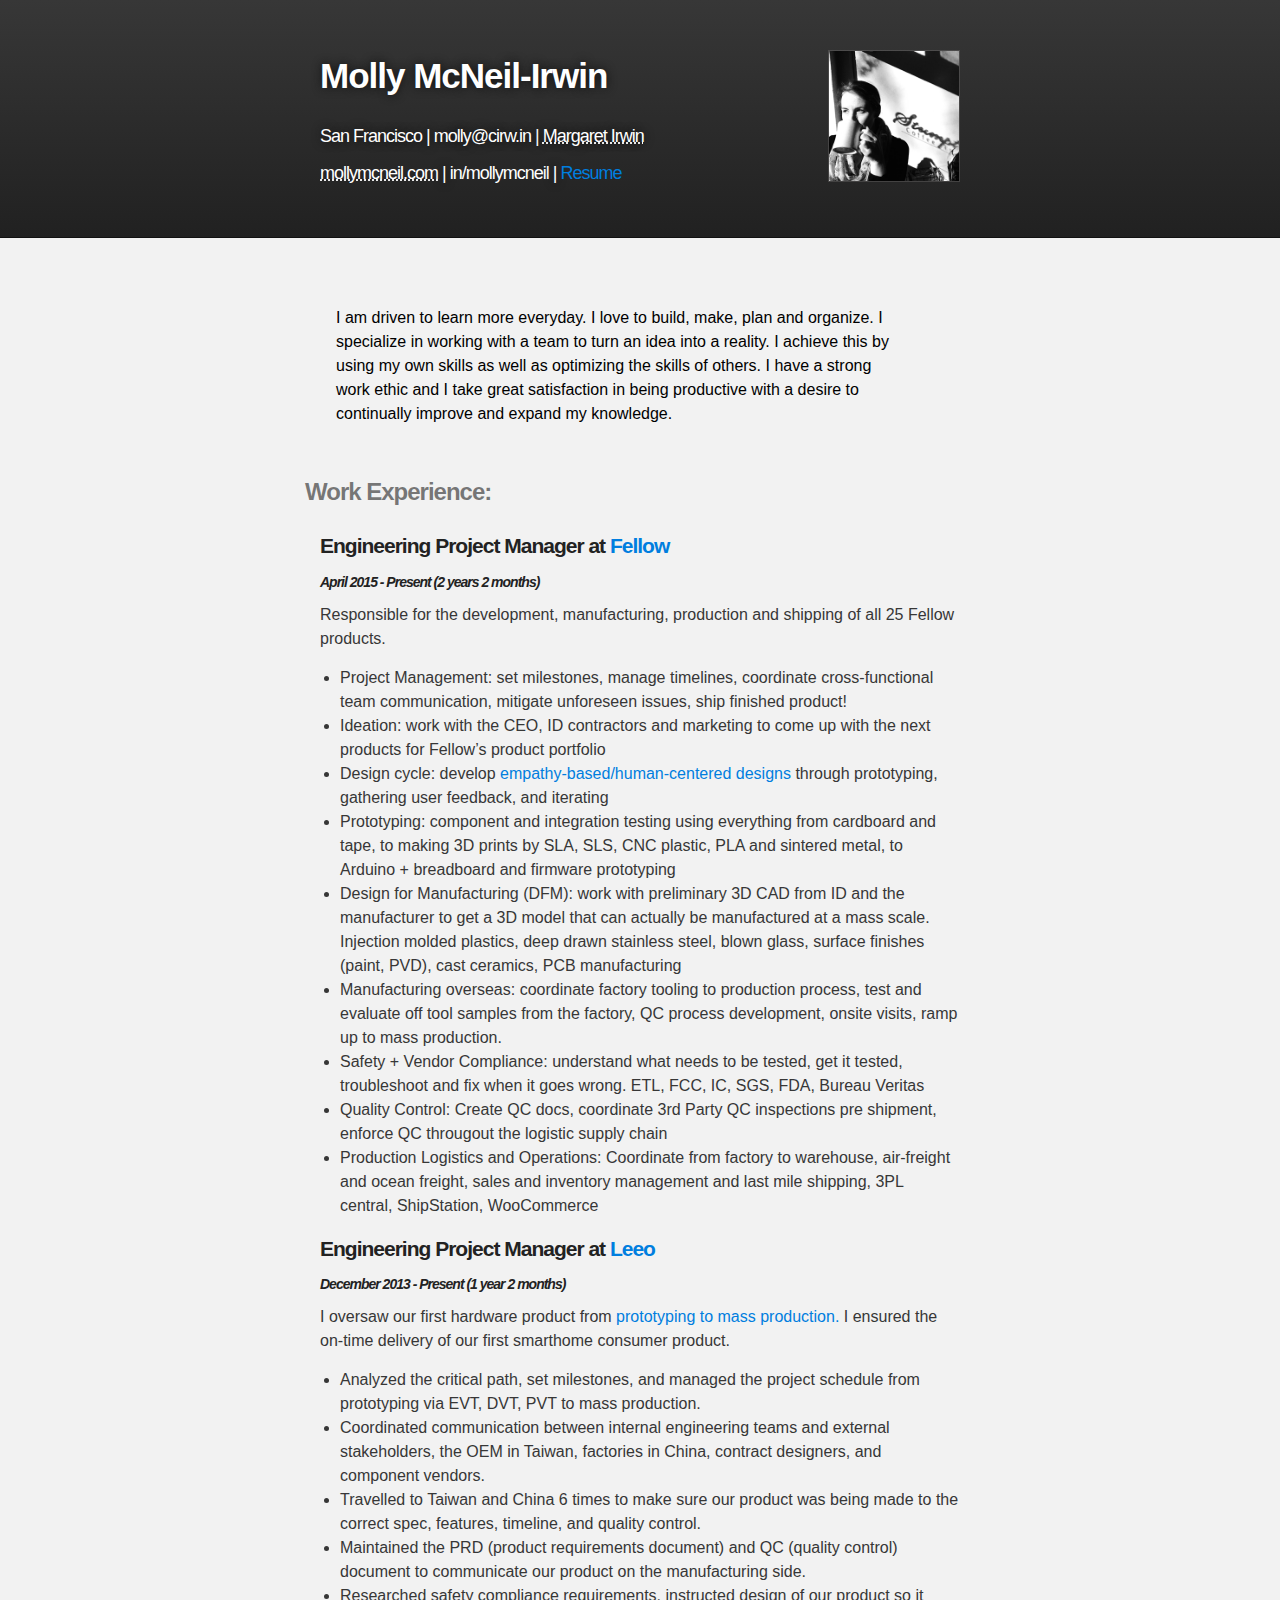
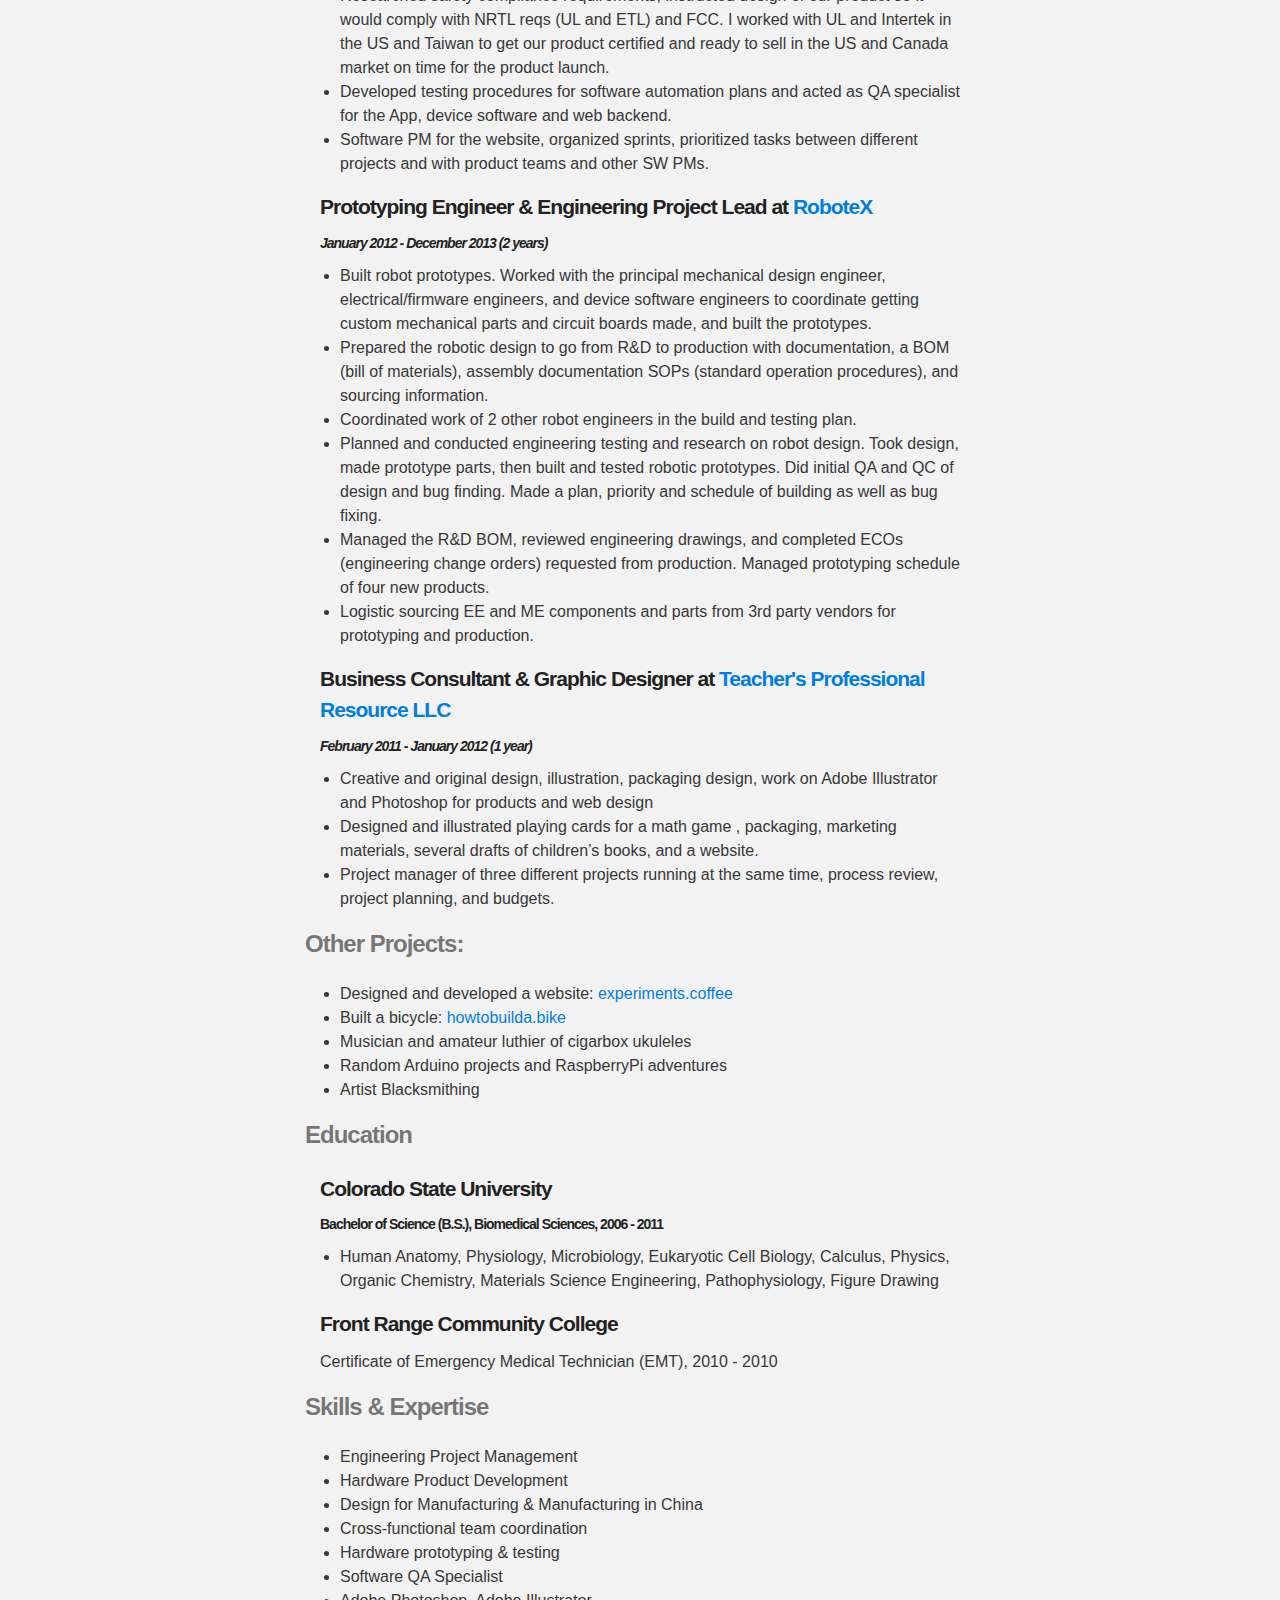
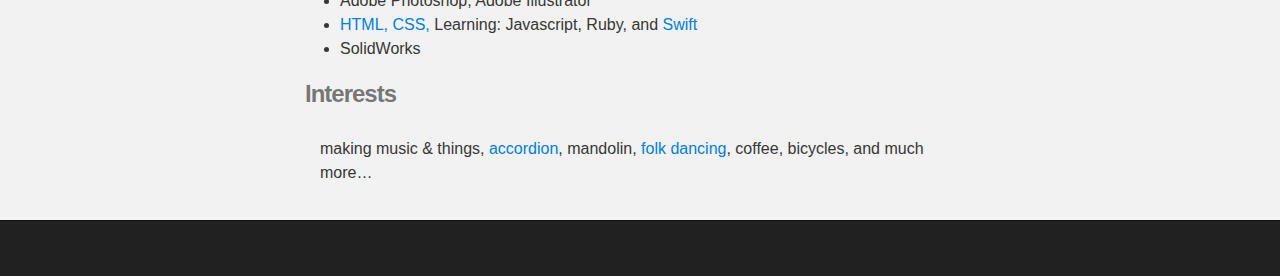
==== commit d49fcf11: "Update index.html" ====
--- a/index.html
+++ b/index.html
@@ -22,7 +22,7 @@
           <img src="images/mollymcneil.png" class=myface height="130">
           <h1 id="project_title">Molly McNeil-Irwin</h1>
           <h2 id="project_tagline">San Francisco  |  molly@cirw.in | <abbr title="Legal Name"> Margaret Irwin</abbr></h2>
-          <h2 id="project_tagline" class="secondLine"><abbr title="current page"><a class=headerLinks href="index.html">mollymcneil.com</a></abbr>  | <a class=headerLinks href="https://www.linkedin.com/in/mollymcneil">in/mollymcneil</a> | <a href="/images/Resume_CV_Molly-Irwin.pdf" download>Download PDF Resume </a></h2>
+          <h2 id="project_tagline" class="secondLine"><abbr title="current page"><a class=headerLinks href="index.html">mollymcneil.com</a></abbr>  | <a class=headerLinks href="https://www.linkedin.com/in/mollymcneil">in/mollymcneil</a> | <a href="/images/Resume_CV_Molly-Irwin.pdf" download>Resume</a></h2>
 
         </header>
     </div>
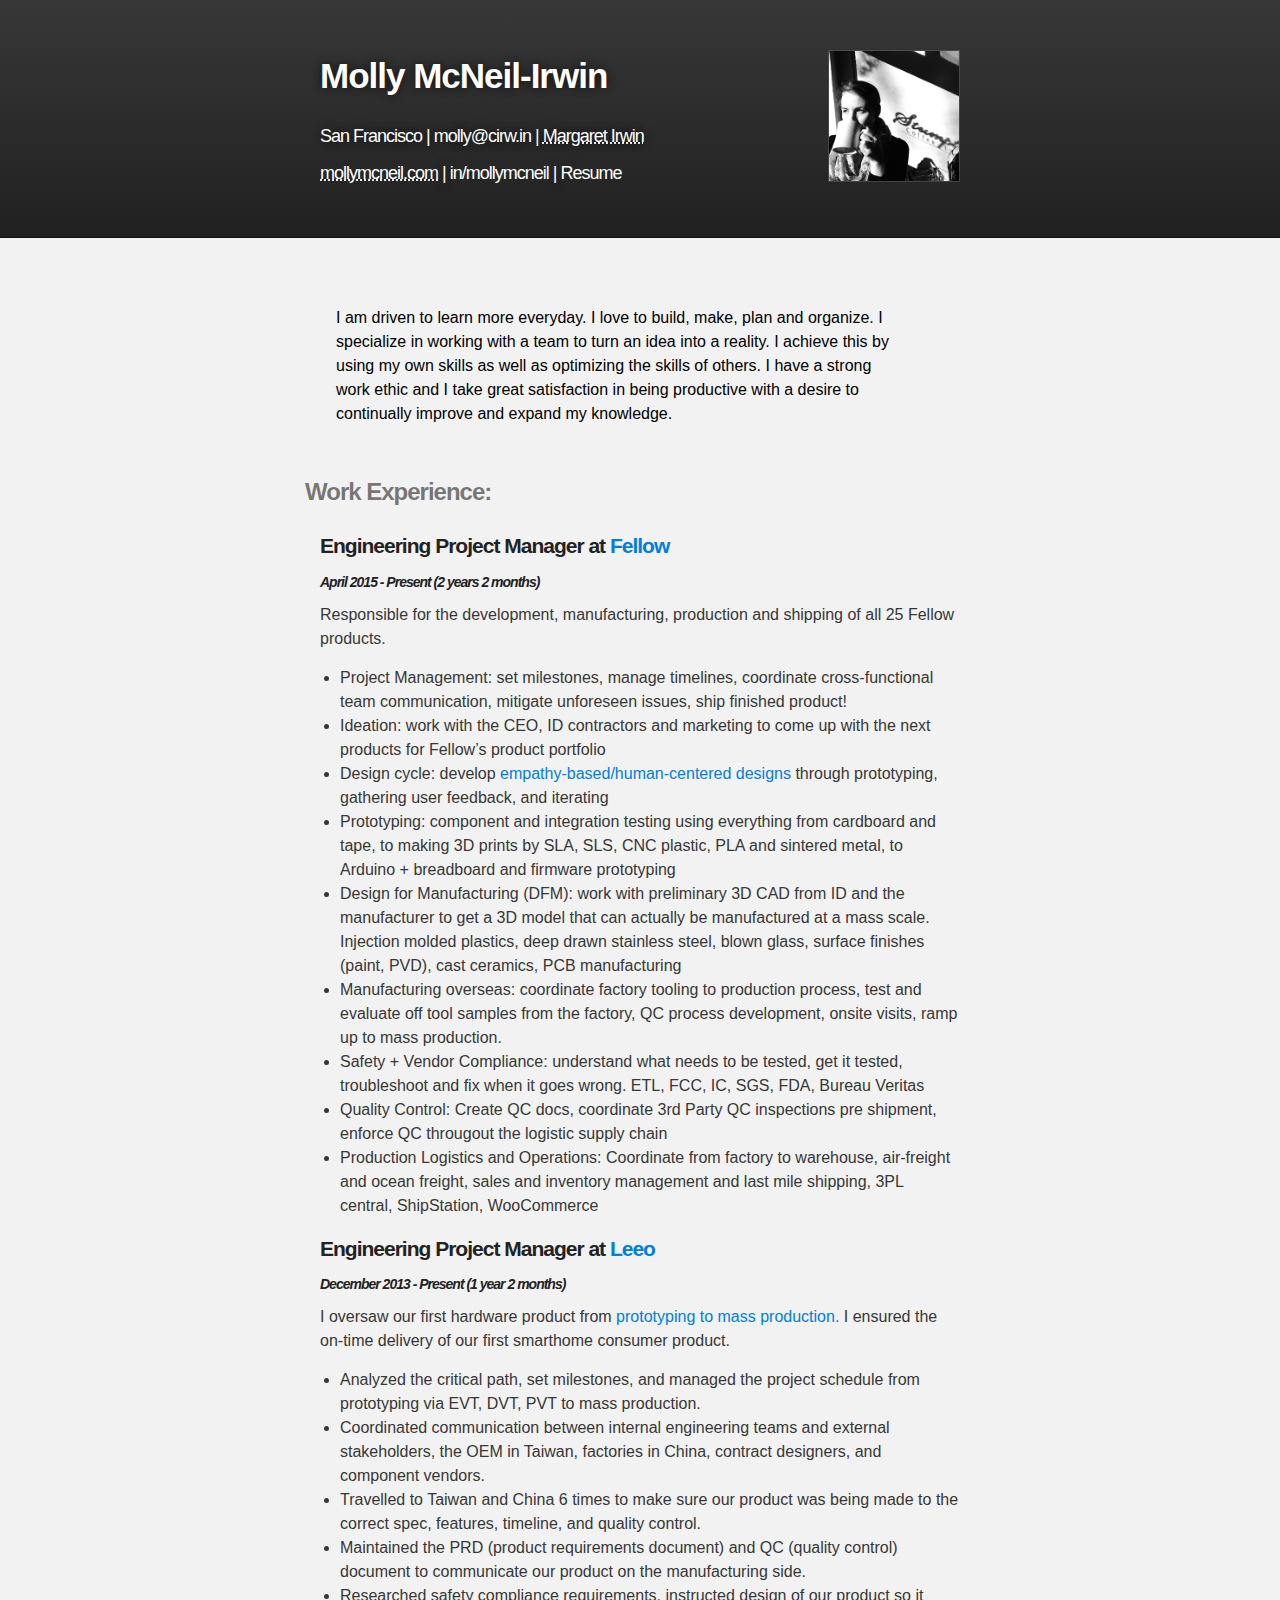
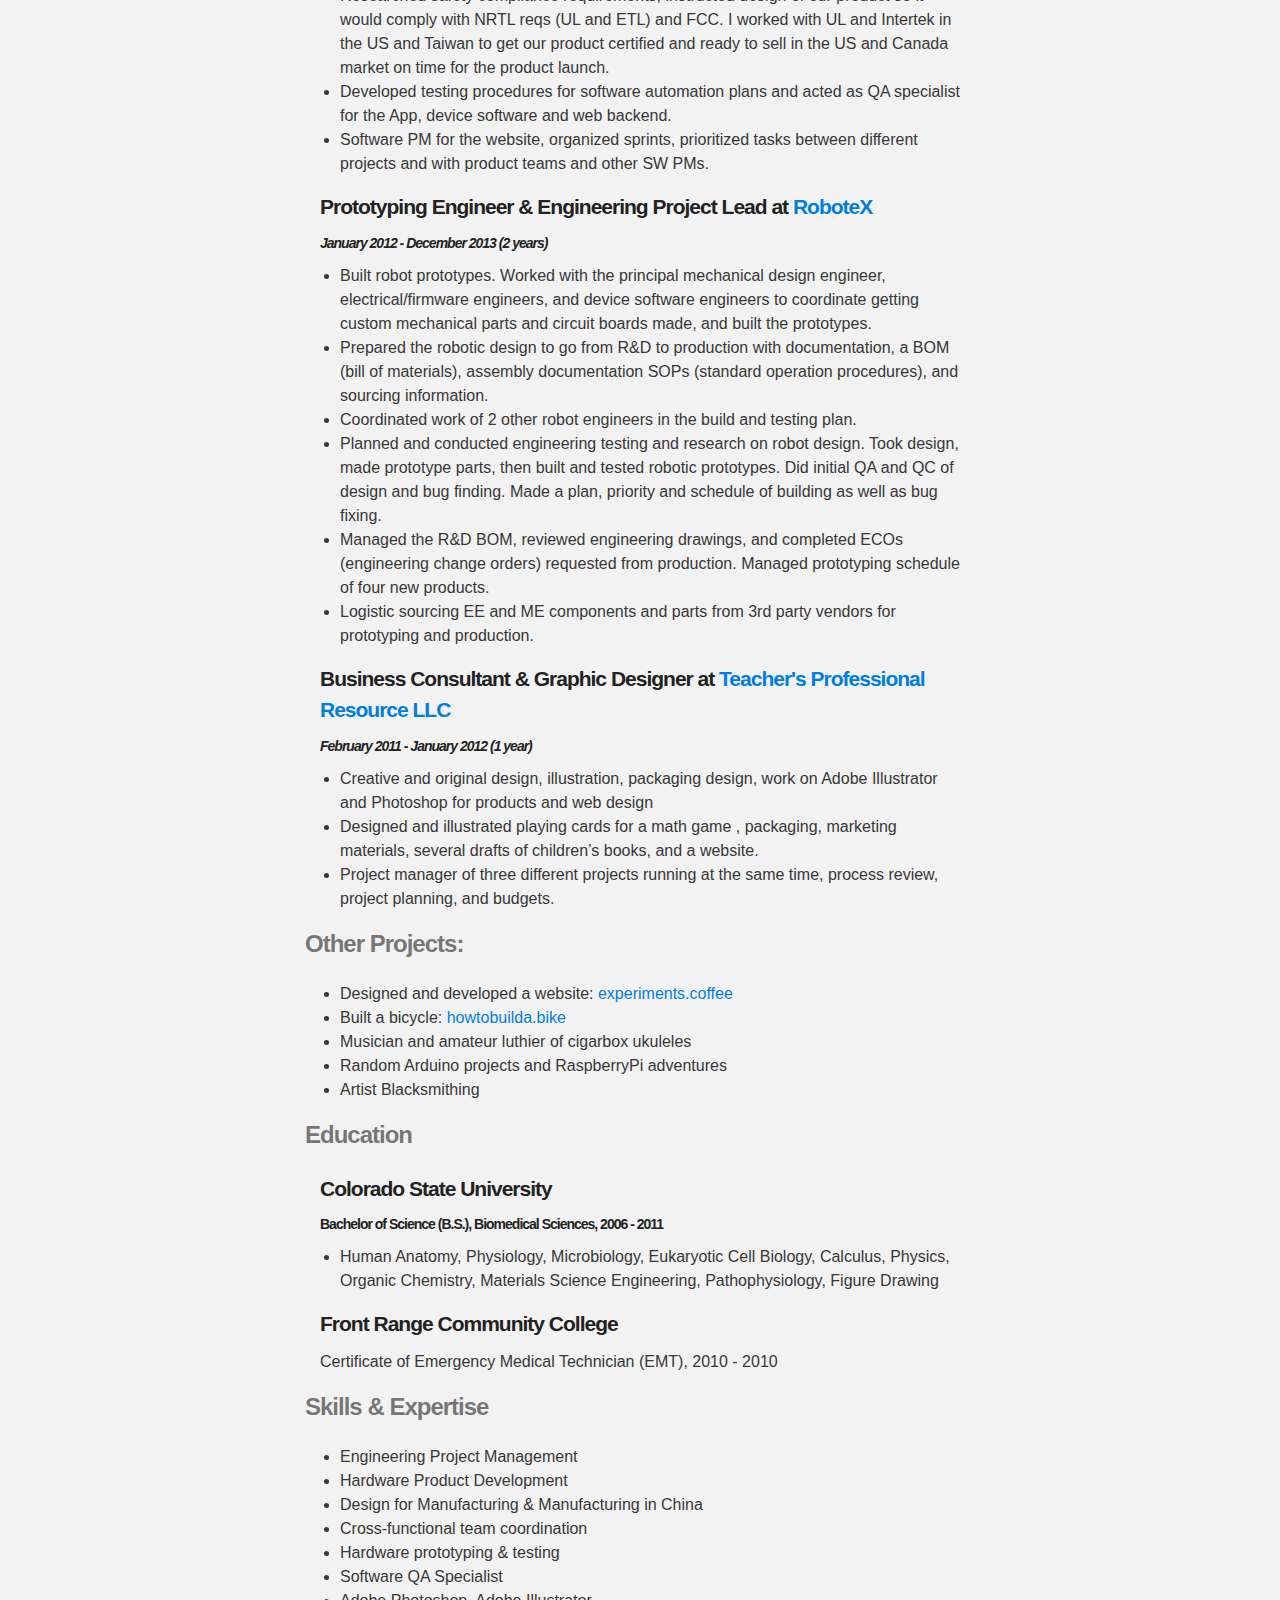
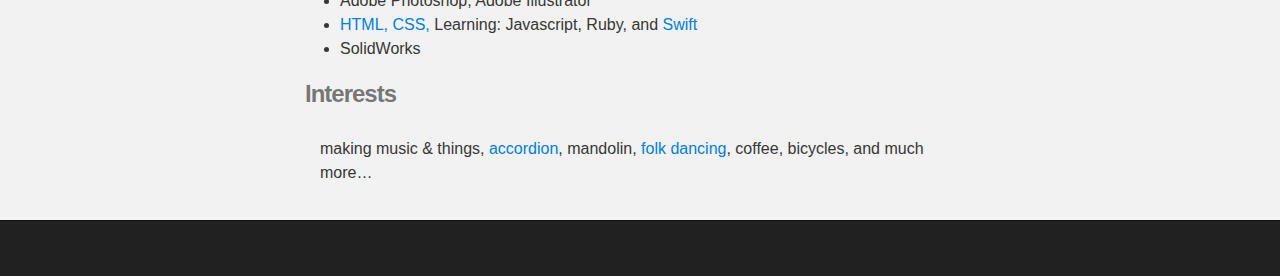
==== commit ca1e3ecf: "Update index.html" ====
--- a/index.html
+++ b/index.html
@@ -22,7 +22,7 @@
           <img src="images/mollymcneil.png" class=myface height="130">
           <h1 id="project_title">Molly McNeil-Irwin</h1>
           <h2 id="project_tagline">San Francisco  |  molly@cirw.in | <abbr title="Legal Name"> Margaret Irwin</abbr></h2>
-          <h2 id="project_tagline" class="secondLine"><abbr title="current page"><a class=headerLinks href="index.html">mollymcneil.com</a></abbr>  | <a class=headerLinks href="https://www.linkedin.com/in/mollymcneil">in/mollymcneil</a> | <a href="/images/Resume_CV_Molly-Irwin.pdf" download>Resume</a></h2>
+          <h2 id="project_tagline" class="secondLine"><abbr title="current page"><a class=headerLinks href="index.html">mollymcneil.com</a></abbr>  | <a class=headerLinks href="https://www.linkedin.com/in/mollymcneil">in/mollymcneil</a> | <a class=headerLinks href="/images/Resume_CV_Molly-Irwin.pdf" download>Resume</a></h2>
 
         </header>
     </div>
